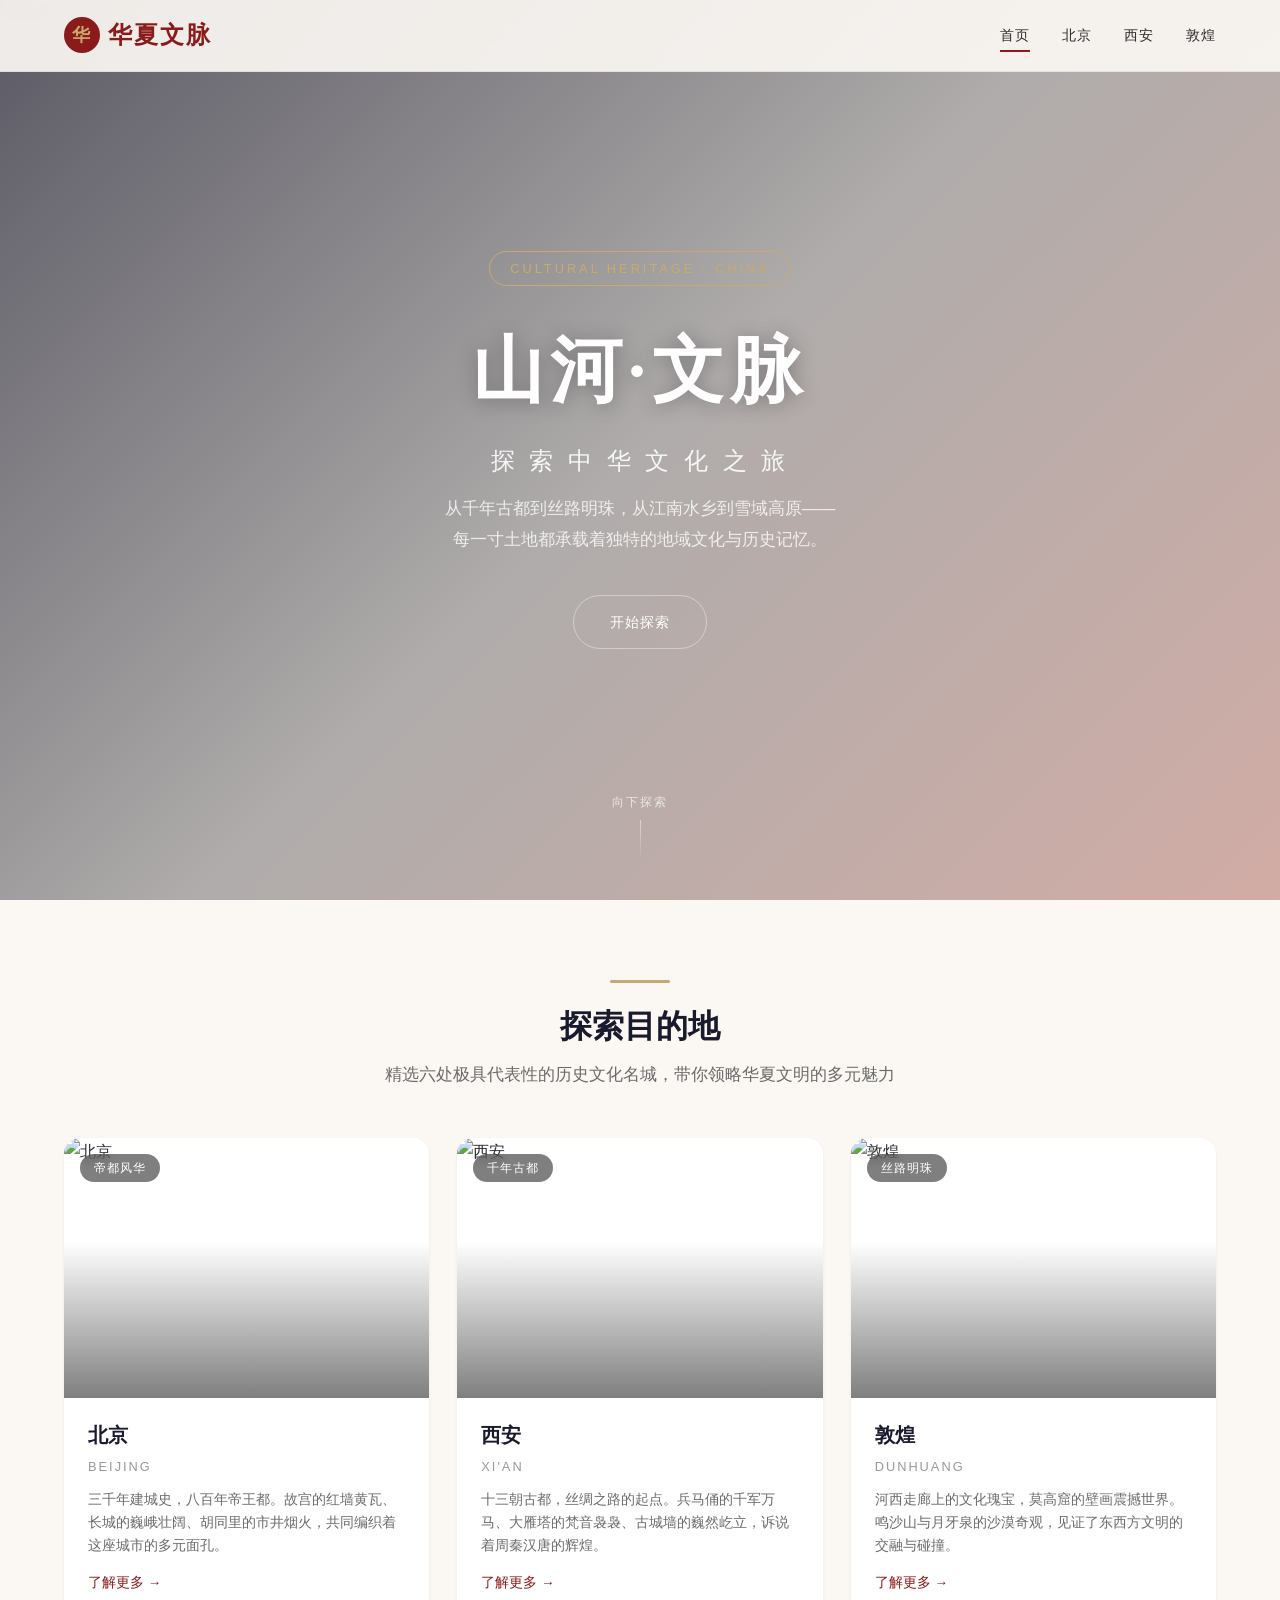
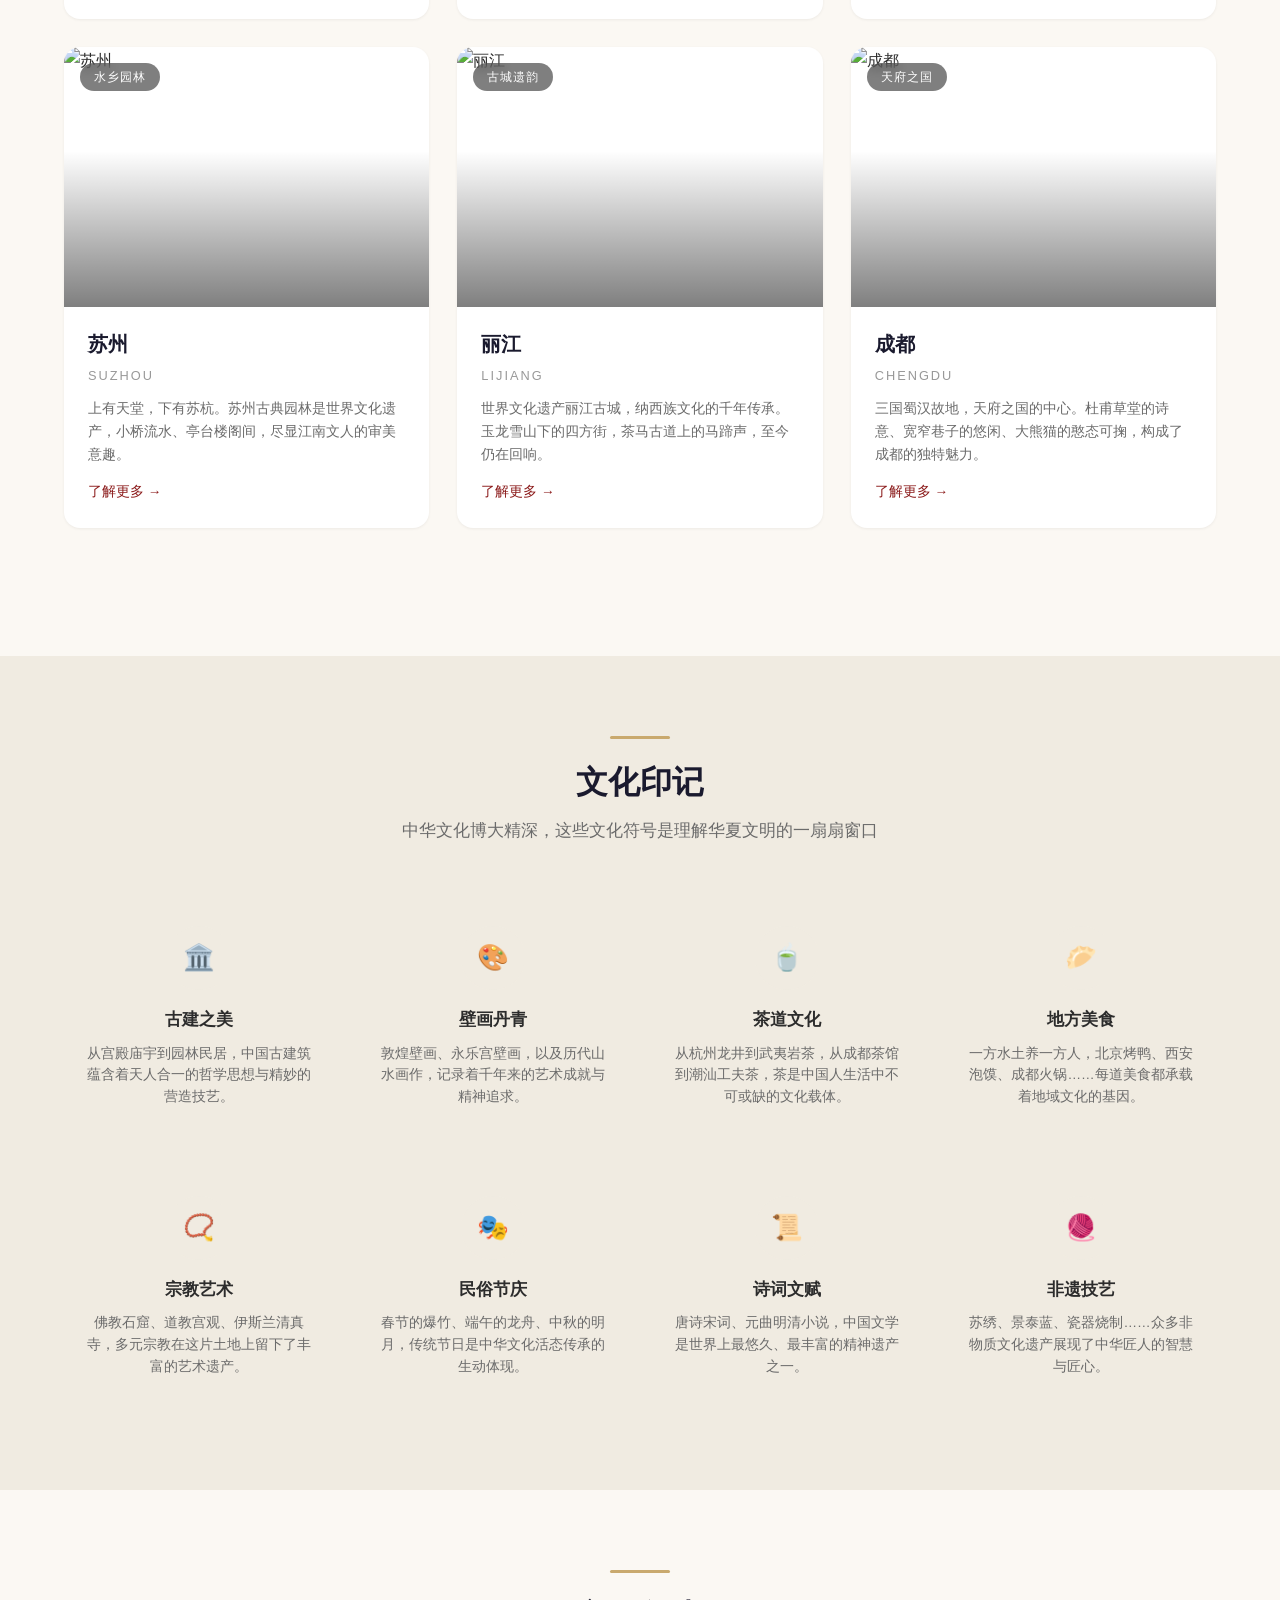
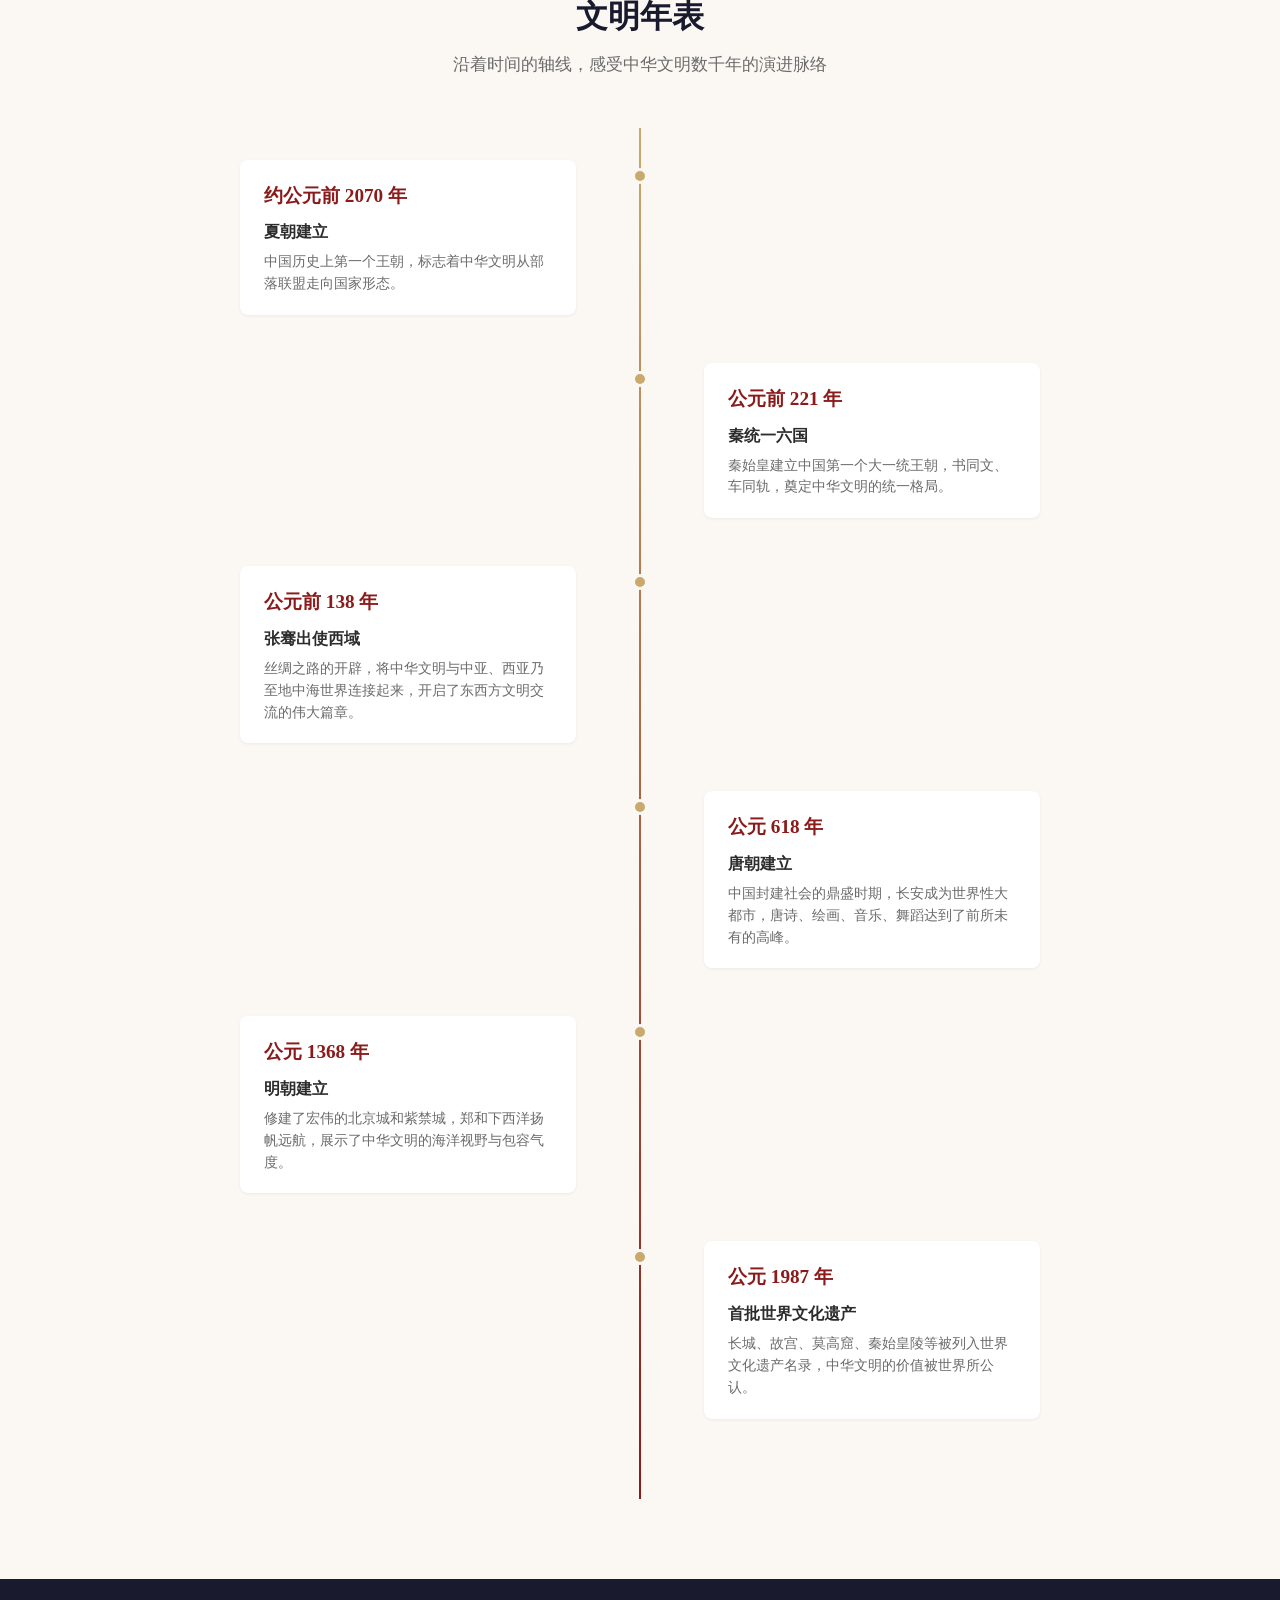
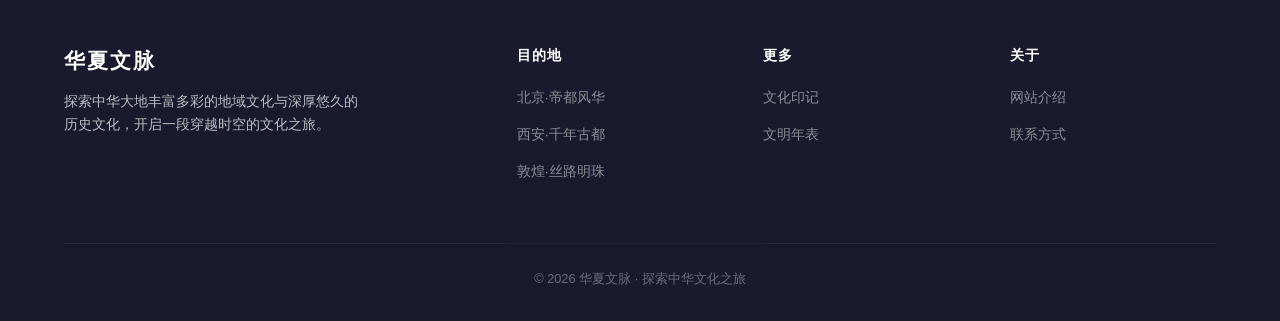
==== index.html @ 0b746a5a "feat: 华夏文脉文化旅游网站" ====
<!DOCTYPE html>
<html lang="zh-CN">
<head>
  <meta charset="UTF-8">
  <meta name="viewport" content="width=device-width, initial-scale=1.0">
  <title>华夏文脉 — 地域文化·历史之旅</title>
  <meta name="description" content="探索中华大地丰富多彩的地域文化与深厚悠久的历史文化，开启一段穿越时空的文化之旅。">
  <link rel="stylesheet" href="css/style.css">
  <link rel="icon" href="data:image/svg+xml,<svg xmlns=%22http://www.w3.org/2000/svg%22 viewBox=%220 0 100 100%22><text y=%22.9em%22 font-size=%2290%22>🏯</text></svg>">
</head>
<body>

  <!-- 导航栏 -->
  <nav class="navbar">
    <div class="container">
      <a href="index.html" class="nav-logo">
        <span class="logo-icon">华</span>
        华夏文脉
      </a>
      <div class="nav-links">
        <a href="index.html" class="active">首页</a>
        <a href="beijing.html">北京</a>
        <a href="xian.html">西安</a>
        <a href="dunhuang.html">敦煌</a>
      </div>
      <button class="mobile-toggle" aria-label="菜单">
        <span></span>
        <span></span>
        <span></span>
      </button>
    </div>
  </nav>

  <!-- Hero 主视觉 -->
  <section class="hero">
    <div class="hero-bg">
      <img src="https://images.unsplash.com/photo-1506905925346-21bda4d32df4?w=1920&q=80&auto=format&fit=crop"
           alt="中华山川"
           loading="eager">
    </div>
    <div class="hero-content">
      <div class="hero-badge">CULTURAL HERITAGE · CHINA</div>
      <h1>山河·文脉</h1>
      <div class="hero-sub">探 索 中 华 文 化 之 旅</div>
      <p>从千年古都到丝路明珠，从江南水乡到雪域高原——<br>每一寸土地都承载着独特的地域文化与历史记忆。</p>
      <a href="#destinations" class="btn btn-outline">开始探索</a>
    </div>
    <div class="hero-scroll">
      <span>向下探索</span>
      <div class="scroll-line"></div>
    </div>
  </section>

  <!-- 目的地 -->
  <section id="destinations">
    <div class="container">
      <div class="section-divider"></div>
      <h2 class="section-title">探索目的地</h2>
      <p class="section-subtitle">精选六处极具代表性的历史文化名城，带你领略华夏文明的多元魅力</p>

      <div class="destinations-grid">
        <!-- 北京 -->
        <div class="dest-card fade-in">
          <div class="dest-card-image">
            <img src="https://images.unsplash.com/photo-1508804185872-d7badad00f7d?w=800&q=80&auto=format&fit=crop" alt="北京" loading="lazy">
            <span class="dest-card-tag">帝都风华</span>
          </div>
          <div class="dest-card-body">
            <h3>北京</h3>
            <div class="dest-english">BEIJING</div>
            <p>三千年建城史，八百年帝王都。故宫的红墙黄瓦、长城的巍峨壮阔、胡同里的市井烟火，共同编织着这座城市的多元面孔。</p>
            <a href="beijing.html" class="dest-card-link">了解更多 →</a>
          </div>
        </div>

        <!-- 西安 -->
        <div class="dest-card fade-in fade-in-delay-1">
          <div class="dest-card-image">
            <img src="https://images.unsplash.com/photo-1620402267380-2d9f0ee4d230?w=800&q=80&auto=format&fit=crop" alt="西安" loading="lazy">
            <span class="dest-card-tag">千年古都</span>
          </div>
          <div class="dest-card-body">
            <h3>西安</h3>
            <div class="dest-english">XI'AN</div>
            <p>十三朝古都，丝绸之路的起点。兵马俑的千军万马、大雁塔的梵音袅袅、古城墙的巍然屹立，诉说着周秦汉唐的辉煌。</p>
            <a href="xian.html" class="dest-card-link">了解更多 →</a>
          </div>
        </div>

        <!-- 敦煌 -->
        <div class="dest-card fade-in fade-in-delay-2">
          <div class="dest-card-image">
            <img src="https://images.unsplash.com/photo-1590330296593-0ea66e7fdf7b?w=800&q=80&auto=format&fit=crop" alt="敦煌" loading="lazy">
            <span class="dest-card-tag">丝路明珠</span>
          </div>
          <div class="dest-card-body">
            <h3>敦煌</h3>
            <div class="dest-english">DUNHUANG</div>
            <p>河西走廊上的文化瑰宝，莫高窟的壁画震撼世界。鸣沙山与月牙泉的沙漠奇观，见证了东西方文明的交融与碰撞。</p>
            <a href="dunhuang.html" class="dest-card-link">了解更多 →</a>
          </div>
        </div>

        <!-- 苏州 -->
        <div class="dest-card fade-in">
          <div class="dest-card-image">
            <img src="https://images.unsplash.com/photo-1590559899731-a382839e5549?w=800&q=80&auto=format&fit=crop" alt="苏州" loading="lazy">
            <span class="dest-card-tag">水乡园林</span>
          </div>
          <div class="dest-card-body">
            <h3>苏州</h3>
            <div class="dest-english">SUZHOU</div>
            <p>上有天堂，下有苏杭。苏州古典园林是世界文化遗产，小桥流水、亭台楼阁间，尽显江南文人的审美意趣。</p>
            <a href="beijing.html" class="dest-card-link">了解更多 →</a>
          </div>
        </div>

        <!-- 丽江 -->
        <div class="dest-card fade-in fade-in-delay-1">
          <div class="dest-card-image">
            <img src="https://images.unsplash.com/photo-1528164344705-47542687000d?w=800&q=80&auto=format&fit=crop" alt="丽江" loading="lazy">
            <span class="dest-card-tag">古城遗韵</span>
          </div>
          <div class="dest-card-body">
            <h3>丽江</h3>
            <div class="dest-english">LIJIANG</div>
            <p>世界文化遗产丽江古城，纳西族文化的千年传承。玉龙雪山下的四方街，茶马古道上的马蹄声，至今仍在回响。</p>
            <a href="beijing.html" class="dest-card-link">了解更多 →</a>
          </div>
        </div>

        <!-- 成都 -->
        <div class="dest-card fade-in fade-in-delay-2">
          <div class="dest-card-image">
            <img src="https://images.unsplash.com/photo-1590594924078-6c8d73cc3dfe?w=800&q=80&auto=format&fit=crop" alt="成都" loading="lazy">
            <span class="dest-card-tag">天府之国</span>
          </div>
          <div class="dest-card-body">
            <h3>成都</h3>
            <div class="dest-english">CHENGDU</div>
            <p>三国蜀汉故地，天府之国的中心。杜甫草堂的诗意、宽窄巷子的悠闲、大熊猫的憨态可掬，构成了成都的独特魅力。</p>
            <a href="beijing.html" class="dest-card-link">了解更多 →</a>
          </div>
        </div>
      </div>
    </div>
  </section>

  <!-- 文化印记 -->
  <section id="culture">
    <div class="container">
      <div class="section-divider"></div>
      <h2 class="section-title">文化印记</h2>
      <p class="section-subtitle">中华文化博大精深，这些文化符号是理解华夏文明的一扇扇窗口</p>

      <div class="culture-grid">
        <div class="culture-item fade-in">
          <div class="culture-icon">🏛️</div>
          <h4>古建之美</h4>
          <p>从宫殿庙宇到园林民居，中国古建筑蕴含着天人合一的哲学思想与精妙的营造技艺。</p>
        </div>
        <div class="culture-item fade-in fade-in-delay-1">
          <div class="culture-icon">🎨</div>
          <h4>壁画丹青</h4>
          <p>敦煌壁画、永乐宫壁画，以及历代山水画作，记录着千年来的艺术成就与精神追求。</p>
        </div>
        <div class="culture-item fade-in fade-in-delay-2">
          <div class="culture-icon">🍵</div>
          <h4>茶道文化</h4>
          <p>从杭州龙井到武夷岩茶，从成都茶馆到潮汕工夫茶，茶是中国人生活中不可或缺的文化载体。</p>
        </div>
        <div class="culture-item fade-in fade-in-delay-3">
          <div class="culture-icon">🥟</div>
          <h4>地方美食</h4>
          <p>一方水土养一方人，北京烤鸭、西安泡馍、成都火锅……每道美食都承载着地域文化的基因。</p>
        </div>
        <div class="culture-item fade-in">
          <div class="culture-icon">📿</div>
          <h4>宗教艺术</h4>
          <p>佛教石窟、道教宫观、伊斯兰清真寺，多元宗教在这片土地上留下了丰富的艺术遗产。</p>
        </div>
        <div class="culture-item fade-in fade-in-delay-1">
          <div class="culture-icon">🎭</div>
          <h4>民俗节庆</h4>
          <p>春节的爆竹、端午的龙舟、中秋的明月，传统节日是中华文化活态传承的生动体现。</p>
        </div>
        <div class="culture-item fade-in fade-in-delay-2">
          <div class="culture-icon">📜</div>
          <h4>诗词文赋</h4>
          <p>唐诗宋词、元曲明清小说，中国文学是世界上最悠久、最丰富的精神遗产之一。</p>
        </div>
        <div class="culture-item fade-in fade-in-delay-3">
          <div class="culture-icon">🧶</div>
          <h4>非遗技艺</h4>
          <p>苏绣、景泰蓝、瓷器烧制……众多非物质文化遗产展现了中华匠人的智慧与匠心。</p>
        </div>
      </div>
    </div>
  </section>

  <!-- 历史年表 -->
  <section id="timeline">
    <div class="container">
      <div class="section-divider"></div>
      <h2 class="section-title">文明年表</h2>
      <p class="section-subtitle">沿着时间的轴线，感受中华文明数千年的演进脉络</p>

      <div class="timeline">
        <div class="timeline-item">
          <div class="timeline-dot"></div>
          <div class="timeline-content fade-in">
            <div class="timeline-year">约公元前 2070 年</div>
            <h4>夏朝建立</h4>
            <p>中国历史上第一个王朝，标志着中华文明从部落联盟走向国家形态。</p>
          </div>
        </div>

        <div class="timeline-item">
          <div class="timeline-dot"></div>
          <div class="timeline-content fade-in fade-in-delay-1">
            <div class="timeline-year">公元前 221 年</div>
            <h4>秦统一六国</h4>
            <p>秦始皇建立中国第一个大一统王朝，书同文、车同轨，奠定中华文明的统一格局。</p>
          </div>
        </div>

        <div class="timeline-item">
          <div class="timeline-dot"></div>
          <div class="timeline-content fade-in fade-in-delay-2">
            <div class="timeline-year">公元前 138 年</div>
            <h4>张骞出使西域</h4>
            <p>丝绸之路的开辟，将中华文明与中亚、西亚乃至地中海世界连接起来，开启了东西方文明交流的伟大篇章。</p>
          </div>
        </div>

        <div class="timeline-item">
          <div class="timeline-dot"></div>
          <div class="timeline-content fade-in fade-in-delay-3">
            <div class="timeline-year">公元 618 年</div>
            <h4>唐朝建立</h4>
            <p>中国封建社会的鼎盛时期，长安成为世界性大都市，唐诗、绘画、音乐、舞蹈达到了前所未有的高峰。</p>
          </div>
        </div>

        <div class="timeline-item">
          <div class="timeline-dot"></div>
          <div class="timeline-content fade-in">
            <div class="timeline-year">公元 1368 年</div>
            <h4>明朝建立</h4>
            <p>修建了宏伟的北京城和紫禁城，郑和下西洋扬帆远航，展示了中华文明的海洋视野与包容气度。</p>
          </div>
        </div>

        <div class="timeline-item">
          <div class="timeline-dot"></div>
          <div class="timeline-content fade-in fade-in-delay-1">
            <div class="timeline-year">公元 1987 年</div>
            <h4>首批世界文化遗产</h4>
            <p>长城、故宫、莫高窟、秦始皇陵等被列入世界文化遗产名录，中华文明的价值被世界所公认。</p>
          </div>
        </div>
      </div>
    </div>
  </section>

  <!-- 页脚 -->
  <footer class="footer">
    <div class="container">
      <div class="footer-grid">
        <div class="footer-brand">
          <h3>华夏文脉</h3>
          <p>探索中华大地丰富多彩的地域文化与深厚悠久的历史文化，开启一段穿越时空的文化之旅。</p>
        </div>
        <div>
          <h4>目的地</h4>
          <ul>
            <li><a href="beijing.html">北京·帝都风华</a></li>
            <li><a href="xian.html">西安·千年古都</a></li>
            <li><a href="dunhuang.html">敦煌·丝路明珠</a></li>
          </ul>
        </div>
        <div>
          <h4>更多</h4>
          <ul>
            <li><a href="#culture">文化印记</a></li>
            <li><a href="#timeline">文明年表</a></li>
          </ul>
        </div>
        <div>
          <h4>关于</h4>
          <ul>
            <li><a href="#">网站介绍</a></li>
            <li><a href="#">联系方式</a></li>
          </ul>
        </div>
      </div>
      <div class="footer-bottom">
        <p>&copy; 2026 华夏文脉 · 探索中华文化之旅</p>
      </div>
    </div>
  </footer>

  <script src="js/main.js"></script>
</body>
</html>
---- css/style.css ----
/* =========================================
   华夏文脉 · 文化旅游网站
   地域文化 · 历史文化
   ========================================= */

/* --- 变量 --- */
:root {
  --color-primary: #8B1A1A;
  --color-primary-light: #B84242;
  --color-primary-dark: #5C0E0E;
  --color-gold: #C9A96E;
  --color-gold-light: #E8D5A3;
  --color-gold-dark: #A8884A;
  --color-dark: #1A1A2E;
  --color-text: #2C2C2C;
  --color-text-light: #6B6B6B;
  --color-text-muted: #999;
  --color-bg: #FBF8F3;
  --color-bg-dark: #F0EBE1;
  --color-bg-card: #FFFFFF;
  --color-white: #FFFFFF;
  --color-border: #E8E0D4;
  --font-heading: 'Georgia', 'Noto Serif SC', 'Source Han Serif SC', 'Songti SC', serif;
  --font-body: -apple-system, BlinkMacSystemFont, 'PingFang SC', 'Microsoft YaHei', 'Hiragino Sans GB', sans-serif;
  --font-mono: 'SF Mono', 'Consolas', monospace;
  --shadow-sm: 0 1px 3px rgba(0,0,0,0.06);
  --shadow-md: 0 4px 20px rgba(0,0,0,0.08);
  --shadow-lg: 0 8px 40px rgba(0,0,0,0.12);
  --shadow-xl: 0 16px 60px rgba(0,0,0,0.15);
  --radius-sm: 4px;
  --radius-md: 8px;
  --radius-lg: 16px;
  --transition: 0.3s cubic-bezier(0.4, 0, 0.2, 1);
  --max-width: 1200px;
  --nav-height: 72px;
}

/* --- 重置 & 基础 --- */
*, *::before, *::after { box-sizing: border-box; margin: 0; padding: 0; }

html {
  scroll-behavior: smooth;
  -webkit-font-smoothing: antialiased;
  -moz-osx-font-smoothing: grayscale;
}

body {
  font-family: var(--font-body);
  color: var(--color-text);
  background: var(--color-bg);
  line-height: 1.7;
  font-size: 16px;
  overflow-x: hidden;
}

img { max-width: 100%; height: auto; display: block; }
a { color: inherit; text-decoration: none; transition: var(--transition); }
ul { list-style: none; }

.container {
  max-width: var(--max-width);
  margin: 0 auto;
  padding: 0 24px;
}

.section-title {
  font-family: var(--font-heading);
  font-size: 2rem;
  font-weight: 700;
  color: var(--color-dark);
  text-align: center;
  margin-bottom: 0.5rem;
}

.section-subtitle {
  font-size: 1.05rem;
  color: var(--color-text-light);
  text-align: center;
  margin-bottom: 3rem;
  max-width: 600px;
  margin-left: auto;
  margin-right: auto;
}

.section-divider {
  width: 60px;
  height: 3px;
  background: var(--color-gold);
  margin: 0 auto 1rem;
  border-radius: 2px;
}

/* --- 导航 --- */
.navbar {
  position: fixed;
  top: 0;
  left: 0;
  right: 0;
  height: var(--nav-height);
  background: rgba(251, 248, 243, 0.92);
  backdrop-filter: blur(12px);
  -webkit-backdrop-filter: blur(12px);
  border-bottom: 1px solid rgba(0,0,0,0.06);
  z-index: 1000;
  transition: var(--transition);
}

.navbar.scrolled {
  background: rgba(251, 248, 243, 0.98);
  box-shadow: var(--shadow-sm);
}

.navbar .container {
  display: flex;
  align-items: center;
  justify-content: space-between;
  height: 100%;
}

.nav-logo {
  font-family: var(--font-heading);
  font-size: 1.5rem;
  font-weight: 700;
  color: var(--color-primary);
  letter-spacing: 2px;
  display: flex;
  align-items: center;
  gap: 8px;
}

.nav-logo .logo-icon {
  width: 36px;
  height: 36px;
  background: var(--color-primary);
  color: var(--color-gold);
  border-radius: 50%;
  display: flex;
  align-items: center;
  justify-content: center;
  font-size: 1.1rem;
}

.nav-links {
  display: flex;
  align-items: center;
  gap: 32px;
}

.nav-links a {
  font-size: 0.9rem;
  color: var(--color-text);
  font-weight: 500;
  position: relative;
  padding: 4px 0;
  letter-spacing: 1px;
}

.nav-links a::after {
  content: '';
  position: absolute;
  bottom: 0;
  left: 0;
  width: 0;
  height: 2px;
  background: var(--color-primary);
  transition: var(--transition);
}

.nav-links a:hover::after,
.nav-links a.active::after { width: 100%; }

.nav-links a:hover { color: var(--color-primary); }

.mobile-toggle {
  display: none;
  flex-direction: column;
  gap: 5px;
  cursor: pointer;
  background: none;
  border: none;
  padding: 4px;
}

.mobile-toggle span {
  display: block;
  width: 24px;
  height: 2px;
  background: var(--color-text);
  border-radius: 2px;
  transition: var(--transition);
}

/* --- Hero --- */
.hero {
  position: relative;
  height: 100vh;
  min-height: 600px;
  display: flex;
  align-items: center;
  justify-content: center;
  overflow: hidden;
  margin-top: 0;
}

.hero-bg {
  position: absolute;
  inset: 0;
  z-index: 0;
}

.hero-bg img {
  width: 100%;
  height: 100%;
  object-fit: cover;
}

.hero-bg::after {
  content: '';
  position: absolute;
  inset: 0;
  background: linear-gradient(
    135deg,
    rgba(26, 26, 46, 0.7) 0%,
    rgba(26, 26, 46, 0.3) 50%,
    rgba(139, 26, 26, 0.3) 100%
  );
  z-index: 1;
}

.hero-content {
  position: relative;
  z-index: 2;
  text-align: center;
  color: var(--color-white);
  padding: 0 24px;
  max-width: 800px;
  animation: heroFadeIn 1.2s ease-out;
}

@keyframes heroFadeIn {
  from { opacity: 0; transform: translateY(30px); }
  to { opacity: 1; transform: translateY(0); }
}

.hero-badge {
  display: inline-block;
  padding: 6px 20px;
  border: 1px solid var(--color-gold);
  color: var(--color-gold);
  font-size: 0.8rem;
  letter-spacing: 3px;
  text-transform: uppercase;
  margin-bottom: 1.5rem;
  border-radius: 20px;
}

.hero-content h1 {
  font-family: var(--font-heading);
  font-size: clamp(2.8rem, 6vw, 4.5rem);
  font-weight: 700;
  margin-bottom: 0.5rem;
  letter-spacing: 6px;
  text-shadow: 0 2px 20px rgba(0,0,0,0.3);
}

.hero-content .hero-sub {
  font-size: clamp(1.1rem, 2vw, 1.5rem);
  font-weight: 300;
  margin-bottom: 0.8rem;
  letter-spacing: 4px;
  opacity: 0.9;
}

.hero-content p {
  font-size: 1.05rem;
  opacity: 0.8;
  margin-bottom: 2.5rem;
  line-height: 1.8;
  max-width: 600px;
  margin-left: auto;
  margin-right: auto;
}

.hero-scroll {
  position: absolute;
  bottom: 40px;
  left: 50%;
  transform: translateX(-50%);
  z-index: 2;
  display: flex;
  flex-direction: column;
  align-items: center;
  gap: 8px;
  color: rgba(255,255,255,0.7);
  font-size: 0.75rem;
  letter-spacing: 2px;
  animation: scrollBounce 2s infinite;
}

.hero-scroll .scroll-line {
  width: 1px;
  height: 40px;
  background: linear-gradient(to bottom, rgba(255,255,255,0.5), transparent);
}

@keyframes scrollBounce {
  0%, 100% { transform: translateX(-50%) translateY(0); }
  50% { transform: translateX(-50%) translateY(8px); }
}

/* --- 按钮 --- */
.btn {
  display: inline-flex;
  align-items: center;
  gap: 8px;
  padding: 14px 36px;
  border-radius: 30px;
  font-size: 0.9rem;
  font-weight: 500;
  letter-spacing: 1px;
  border: none;
  cursor: pointer;
  transition: var(--transition);
  font-family: var(--font-body);
}

.btn-primary {
  background: var(--color-primary);
  color: var(--color-white);
}

.btn-primary:hover {
  background: var(--color-primary-light);
  transform: translateY(-2px);
  box-shadow: var(--shadow-md);
}

.btn-outline {
  background: transparent;
  color: var(--color-white);
  border: 1px solid rgba(255,255,255,0.4);
}

.btn-outline:hover {
  background: rgba(255,255,255,0.1);
  border-color: rgba(255,255,255,0.8);
}

.btn-gold {
  background: var(--color-gold);
  color: var(--color-white);
}

.btn-gold:hover {
  background: var(--color-gold-dark);
  transform: translateY(-2px);
  box-shadow: var(--shadow-md);
}

/* --- 目的地卡片 --- */
.destinations-grid {
  display: grid;
  grid-template-columns: repeat(3, 1fr);
  gap: 28px;
  padding: 0 0 3rem;
}

.dest-card {
  background: var(--color-bg-card);
  border-radius: var(--radius-lg);
  overflow: hidden;
  box-shadow: var(--shadow-sm);
  transition: var(--transition);
  cursor: pointer;
  position: relative;
}

.dest-card:hover {
  transform: translateY(-8px);
  box-shadow: var(--shadow-lg);
}

.dest-card-image {
  position: relative;
  height: 260px;
  overflow: hidden;
}

.dest-card-image img {
  width: 100%;
  height: 100%;
  object-fit: cover;
  transition: transform 0.6s ease;
}

.dest-card:hover .dest-card-image img {
  transform: scale(1.08);
}

.dest-card-image::after {
  content: '';
  position: absolute;
  bottom: 0;
  left: 0;
  right: 0;
  height: 60%;
  background: linear-gradient(to top, rgba(0,0,0,0.5), transparent);
}

.dest-card-tag {
  position: absolute;
  top: 16px;
  left: 16px;
  z-index: 2;
  padding: 4px 14px;
  background: rgba(0,0,0,0.5);
  backdrop-filter: blur(6px);
  color: var(--color-white);
  font-size: 0.75rem;
  border-radius: 20px;
  letter-spacing: 1px;
}

.dest-card-body {
  padding: 20px 24px 24px;
}

.dest-card-body h3 {
  font-family: var(--font-heading);
  font-size: 1.25rem;
  font-weight: 700;
  color: var(--color-dark);
  margin-bottom: 4px;
}

.dest-card-body .dest-english {
  font-size: 0.8rem;
  color: var(--color-text-muted);
  text-transform: uppercase;
  letter-spacing: 2px;
  margin-bottom: 10px;
}

.dest-card-body p {
  font-size: 0.9rem;
  color: var(--color-text-light);
  line-height: 1.6;
  display: -webkit-box;
  -webkit-line-clamp: 3;
  -webkit-box-orient: vertical;
  overflow: hidden;
}

.dest-card-link {
  display: inline-flex;
  align-items: center;
  gap: 4px;
  margin-top: 14px;
  font-size: 0.85rem;
  font-weight: 500;
  color: var(--color-primary);
}

.dest-card-link:hover { gap: 8px; }

/* --- Section 通用 --- */
section {
  padding: 5rem 0;
}

section:nth-child(even) {
  background: var(--color-bg-dark);
}

/* --- 文化印记 --- */
.culture-grid {
  display: grid;
  grid-template-columns: repeat(4, 1fr);
  gap: 24px;
}

.culture-item {
  text-align: center;
  padding: 32px 20px;
  border-radius: var(--radius-md);
  transition: var(--transition);
}

.culture-item:hover {
  background: var(--color-bg-card);
  box-shadow: var(--shadow-md);
  transform: translateY(-4px);
}

.culture-icon {
  width: 64px;
  height: 64px;
  margin: 0 auto 16px;
  background: var(--color-bg-dark);
  border-radius: 50%;
  display: flex;
  align-items: center;
  justify-content: center;
  font-size: 1.6rem;
  color: var(--color-primary);
}

.culture-item h4 {
  font-family: var(--font-heading);
  font-size: 1.05rem;
  margin-bottom: 8px;
}

.culture-item p {
  font-size: 0.85rem;
  color: var(--color-text-light);
  line-height: 1.6;
}

/* --- 历史年表 --- */
.timeline {
  position: relative;
  max-width: 800px;
  margin: 0 auto;
  padding: 2rem 0;
}

.timeline::before {
  content: '';
  position: absolute;
  top: 0;
  bottom: 0;
  left: 50%;
  width: 2px;
  background: linear-gradient(to bottom, var(--color-gold), var(--color-primary));
  transform: translateX(-50%);
}

.timeline-item {
  display: flex;
  align-items: flex-start;
  margin-bottom: 3rem;
  position: relative;
}

.timeline-item:nth-child(odd) {
  flex-direction: row;
}

.timeline-item:nth-child(even) {
  flex-direction: row-reverse;
}

.timeline-dot {
  position: absolute;
  left: 50%;
  top: 8px;
  width: 16px;
  height: 16px;
  background: var(--color-gold);
  border: 3px solid var(--color-bg);
  border-radius: 50%;
  transform: translateX(-50%);
  z-index: 1;
}

.timeline-content {
  width: 42%;
  padding: 20px 24px;
  background: var(--color-bg-card);
  border-radius: var(--radius-md);
  box-shadow: var(--shadow-sm);
  transition: var(--transition);
}

.timeline-content:hover {
  box-shadow: var(--shadow-md);
  transform: translateY(-2px);
}

.timeline-year {
  font-family: var(--font-heading);
  font-size: 1.2rem;
  font-weight: 700;
  color: var(--color-primary);
  margin-bottom: 6px;
}

.timeline-content h4 {
  font-size: 1rem;
  margin-bottom: 6px;
}

.timeline-content p {
  font-size: 0.85rem;
  color: var(--color-text-light);
  line-height: 1.6;
}

/* --- 页脚 --- */
.footer {
  background: var(--color-dark);
  color: rgba(255,255,255,0.7);
  padding: 4rem 0 2rem;
}

.footer-grid {
  display: grid;
  grid-template-columns: 2fr 1fr 1fr 1fr;
  gap: 40px;
  margin-bottom: 3rem;
}

.footer-brand h3 {
  font-family: var(--font-heading);
  color: var(--color-white);
  font-size: 1.3rem;
  margin-bottom: 12px;
  letter-spacing: 2px;
}

.footer-brand p {
  font-size: 0.85rem;
  line-height: 1.7;
  max-width: 300px;
}

.footer h4 {
  color: var(--color-white);
  font-size: 0.9rem;
  margin-bottom: 16px;
  letter-spacing: 1px;
}

.footer ul li {
  margin-bottom: 10px;
}

.footer ul li a {
  font-size: 0.85rem;
  opacity: 0.7;
}

.footer ul li a:hover {
  opacity: 1;
  color: var(--color-gold);
}

.footer-bottom {
  border-top: 1px solid rgba(255,255,255,0.1);
  padding-top: 1.5rem;
  text-align: center;
  font-size: 0.8rem;
  opacity: 0.5;
}

/* --- 页面内部 Hero --- */
.page-hero {
  position: relative;
  height: 50vh;
  min-height: 400px;
  display: flex;
  align-items: center;
  justify-content: center;
  overflow: hidden;
  margin-top: var(--nav-height);
}

.page-hero .hero-bg img {
  width: 100%;
  height: 100%;
  object-fit: cover;
}

.page-hero .hero-content {
  animation: heroFadeIn 1s ease-out;
}

.page-hero .hero-content h1 {
  font-size: clamp(2.2rem, 4vw, 3.5rem);
}

.breadcrumb {
  font-size: 0.8rem;
  letter-spacing: 1px;
  opacity: 0.7;
  margin-bottom: 0.8rem;
}

.breadcrumb a { opacity: 0.6; }
.breadcrumb a:hover { opacity: 1; color: var(--color-gold); }
.breadcrumb span { color: var(--color-gold); }

/* --- 详情页内容 --- */
.detail-section {
  padding: 4rem 0;
}

.detail-content {
  max-width: 800px;
  margin: 0 auto;
}

.detail-content h2 {
  font-family: var(--font-heading);
  font-size: 1.8rem;
  color: var(--color-dark);
  margin-bottom: 1rem;
  margin-top: 2.5rem;
}

.detail-content h2:first-child { margin-top: 0; }

.detail-content p {
  font-size: 1rem;
  line-height: 1.9;
  margin-bottom: 1.2rem;
  color: var(--color-text);
}

.detail-content .highlight-box {
  background: var(--color-bg-dark);
  border-left: 3px solid var(--color-gold);
  padding: 20px 24px;
  border-radius: 0 var(--radius-sm) var(--radius-sm) 0;
  margin: 1.5rem 0;
}

.detail-content .highlight-box p {
  margin-bottom: 0;
  font-size: 0.95rem;
  color: var(--color-text-light);
  font-style: italic;
}

.attraction-list {
  display: grid;
  grid-template-columns: repeat(2, 1fr);
  gap: 20px;
  margin: 1.5rem 0;
}

.attraction-item {
  background: var(--color-bg-card);
  border-radius: var(--radius-md);
  overflow: hidden;
  box-shadow: var(--shadow-sm);
  transition: var(--transition);
}

.attraction-item:hover {
  transform: translateY(-4px);
  box-shadow: var(--shadow-md);
}

.attraction-item img {
  width: 100%;
  height: 200px;
  object-fit: cover;
}

.attraction-item .attraction-info {
  padding: 16px 20px;
}

.attraction-info h4 {
  font-size: 1rem;
  margin-bottom: 4px;
}

.attraction-info p {
  font-size: 0.85rem;
  color: var(--color-text-light);
  margin-bottom: 0;
}

.food-list {
  display: grid;
  grid-template-columns: repeat(3, 1fr);
  gap: 16px;
  margin: 1.5rem 0;
}

.food-item {
  text-align: center;
  padding: 24px 16px;
  background: var(--color-bg-card);
  border-radius: var(--radius-md);
  box-shadow: var(--shadow-sm);
  transition: var(--transition);
}

.food-item:hover {
  transform: translateY(-4px);
  box-shadow: var(--shadow-md);
}

.food-icon {
  font-size: 2rem;
  margin-bottom: 10px;
}

.food-item h4 {
  font-size: 0.95rem;
  margin-bottom: 4px;
}

.food-item p {
  font-size: 0.8rem;
  color: var(--color-text-light);
  margin-bottom: 0;
}

.info-card {
  background: linear-gradient(135deg, var(--color-primary), var(--color-primary-dark));
  color: var(--color-white);
  border-radius: var(--radius-lg);
  padding: 28px 32px;
  margin: 2rem 0;
  display: grid;
  grid-template-columns: repeat(3, 1fr);
  gap: 20px;
}

.info-card-item {
  text-align: center;
}

.info-card-item .info-label {
  font-size: 0.75rem;
  opacity: 0.7;
  letter-spacing: 1px;
  margin-bottom: 4px;
}

.info-card-item .info-value {
  font-family: var(--font-heading);
  font-size: 1.1rem;
  font-weight: 600;
}

.back-nav {
  display: inline-flex;
  align-items: center;
  gap: 6px;
  color: var(--color-text-light);
  font-size: 0.85rem;
  margin-bottom: 1.5rem;
  transition: var(--transition);
}

.back-nav:hover {
  color: var(--color-primary);
  gap: 10px;
}

/* --- 响应式 --- */
@media (max-width: 1024px) {
  .destinations-grid { grid-template-columns: repeat(2, 1fr); }
  .culture-grid { grid-template-columns: repeat(2, 1fr); }
  .footer-grid { grid-template-columns: repeat(2, 1fr); }
}

@media (max-width: 768px) {
  .nav-links {
    position: fixed;
    top: var(--nav-height);
    left: 0;
    right: 0;
    background: rgba(251, 248, 243, 0.98);
    backdrop-filter: blur(12px);
    flex-direction: column;
    padding: 24px;
    gap: 20px;
    transform: translateY(-100%);
    opacity: 0;
    transition: var(--transition);
    border-bottom: 1px solid var(--color-border);
    pointer-events: none;
  }

  .nav-links.open {
    transform: translateY(0);
    opacity: 1;
    pointer-events: auto;
  }

  .mobile-toggle { display: flex; }

  .hero { min-height: 500px; }

  .hero-content h1 { letter-spacing: 4px; }

  .destinations-grid { grid-template-columns: 1fr; }
  .culture-grid { grid-template-columns: 1fr; }
  .attraction-list { grid-template-columns: 1fr; }
  .food-list { grid-template-columns: repeat(2, 1fr); }
  .info-card { grid-template-columns: 1fr; gap: 16px; }

  .timeline::before { left: 20px; }
  .timeline-item,
  .timeline-item:nth-child(even) { flex-direction: row; }
  .timeline-dot { left: 20px; }
  .timeline-content { width: calc(100% - 50px); margin-left: 50px; }

  .footer-grid { grid-template-columns: 1fr; gap: 24px; }

  section { padding: 3rem 0; }

  .page-hero { min-height: 300px; height: 40vh; }
}

@media (max-width: 480px) {
  .food-list { grid-template-columns: 1fr; }
  .hero-content h1 { font-size: 2rem; }
  .section-title { font-size: 1.5rem; }
}

/* --- 动画工具 --- */
.fade-in {
  opacity: 0;
  transform: translateY(20px);
  transition: opacity 0.6s ease, transform 0.6s ease;
}

.fade-in.visible {
  opacity: 1;
  transform: translateY(0);
}

.fade-in-delay-1 { transition-delay: 0.1s; }
.fade-in-delay-2 { transition-delay: 0.2s; }
.fade-in-delay-3 { transition-delay: 0.3s; }
.fade-in-delay-4 { transition-delay: 0.4s; }

/* 滚动条美化 */
::-webkit-scrollbar { width: 8px; }
::-webkit-scrollbar-track { background: var(--color-bg); }
::-webkit-scrollbar-thumb { background: var(--color-border); border-radius: 4px; }
::-webkit-scrollbar-thumb:hover { background: var(--color-gold); }

/* 选择文本 */
::selection {
  background: var(--color-primary);
  color: var(--color-white);
}

/* 骨架动画 */
@keyframes pulse {
  0%, 100% { opacity: 1; }
  50% { opacity: 0.6; }
}
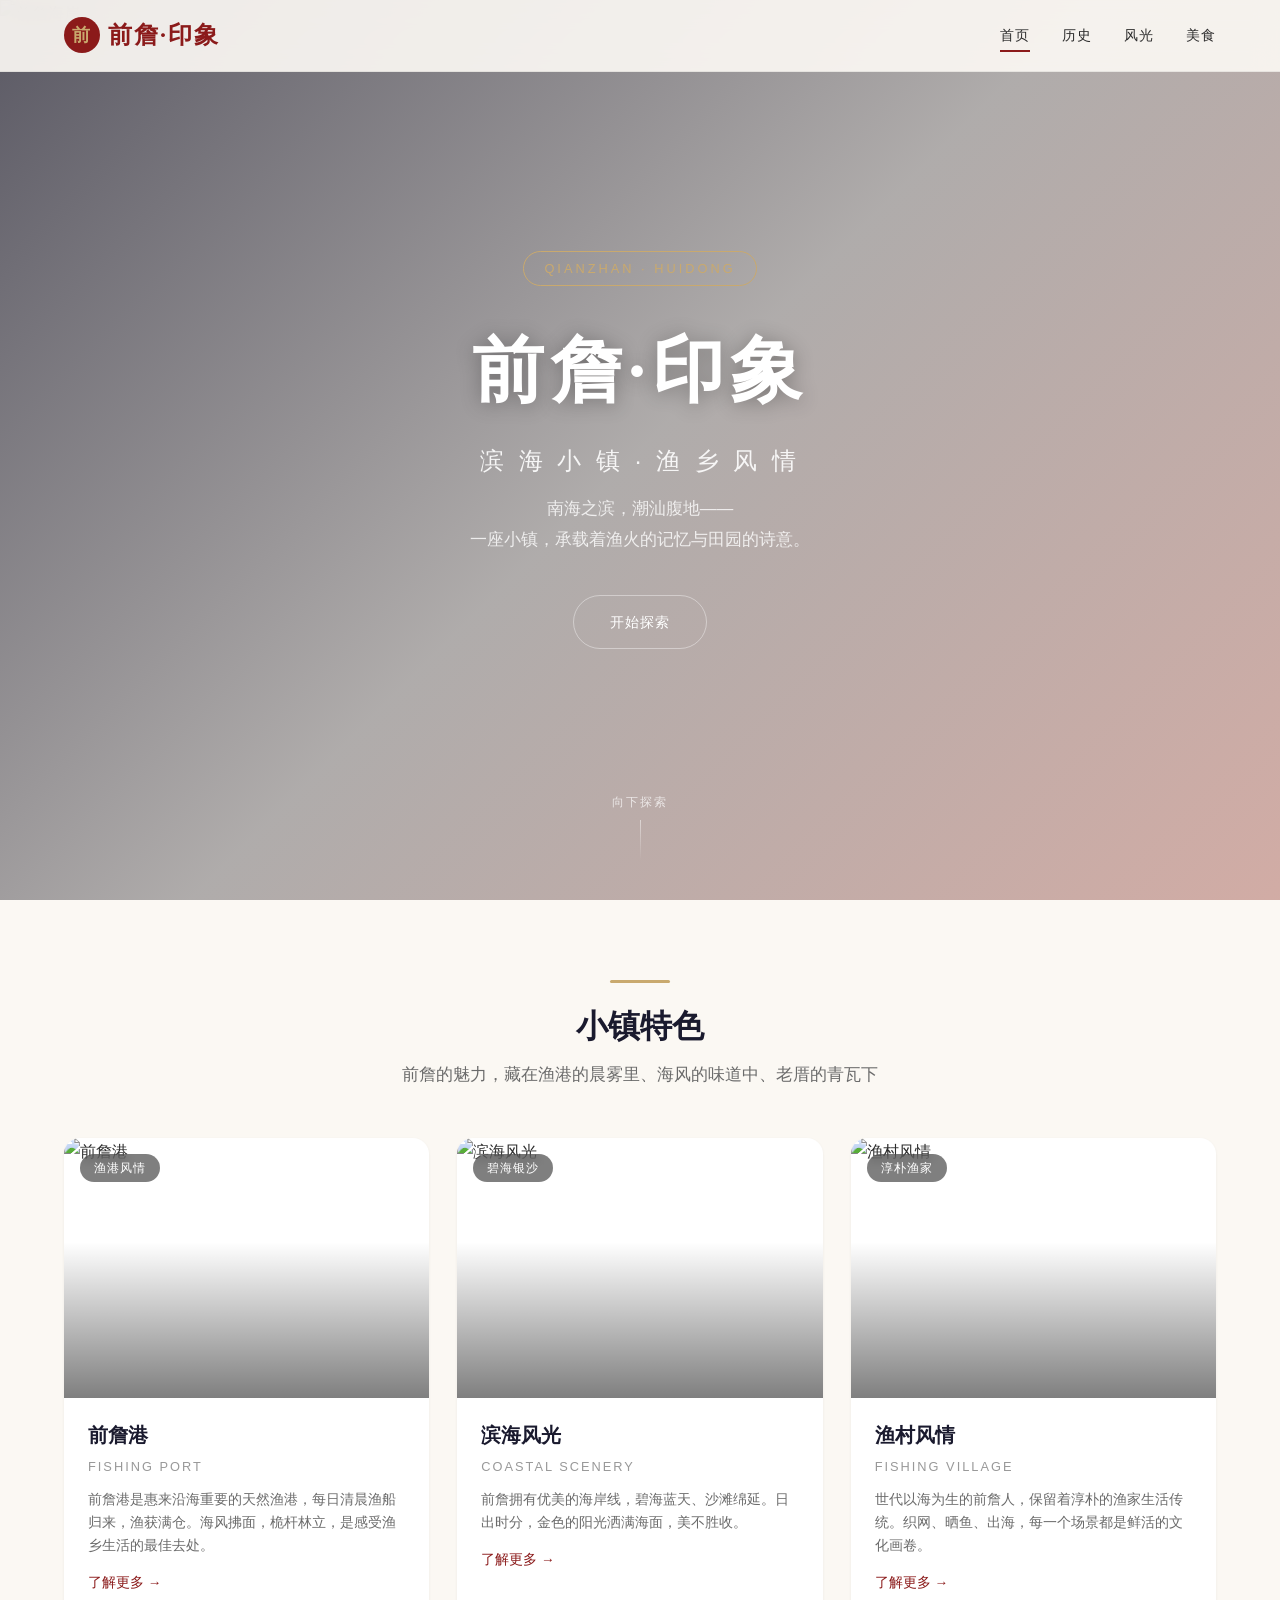
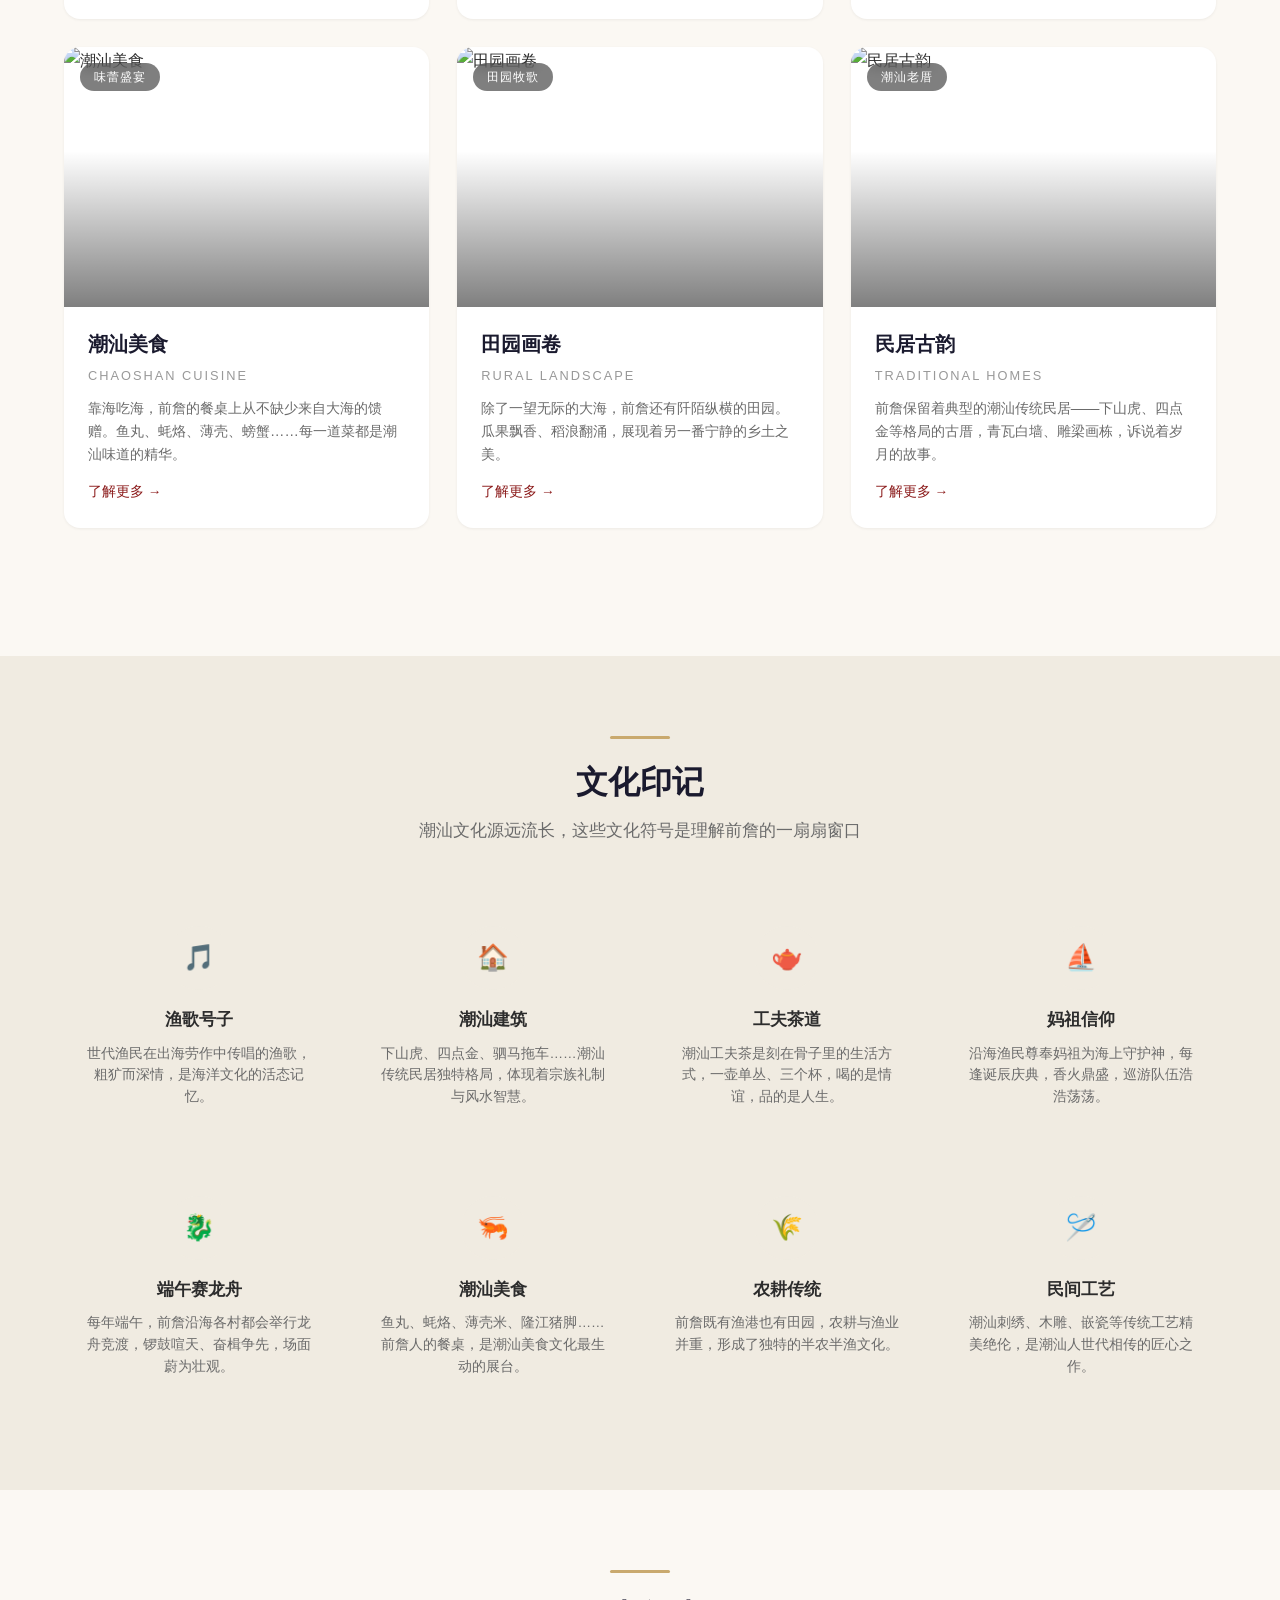
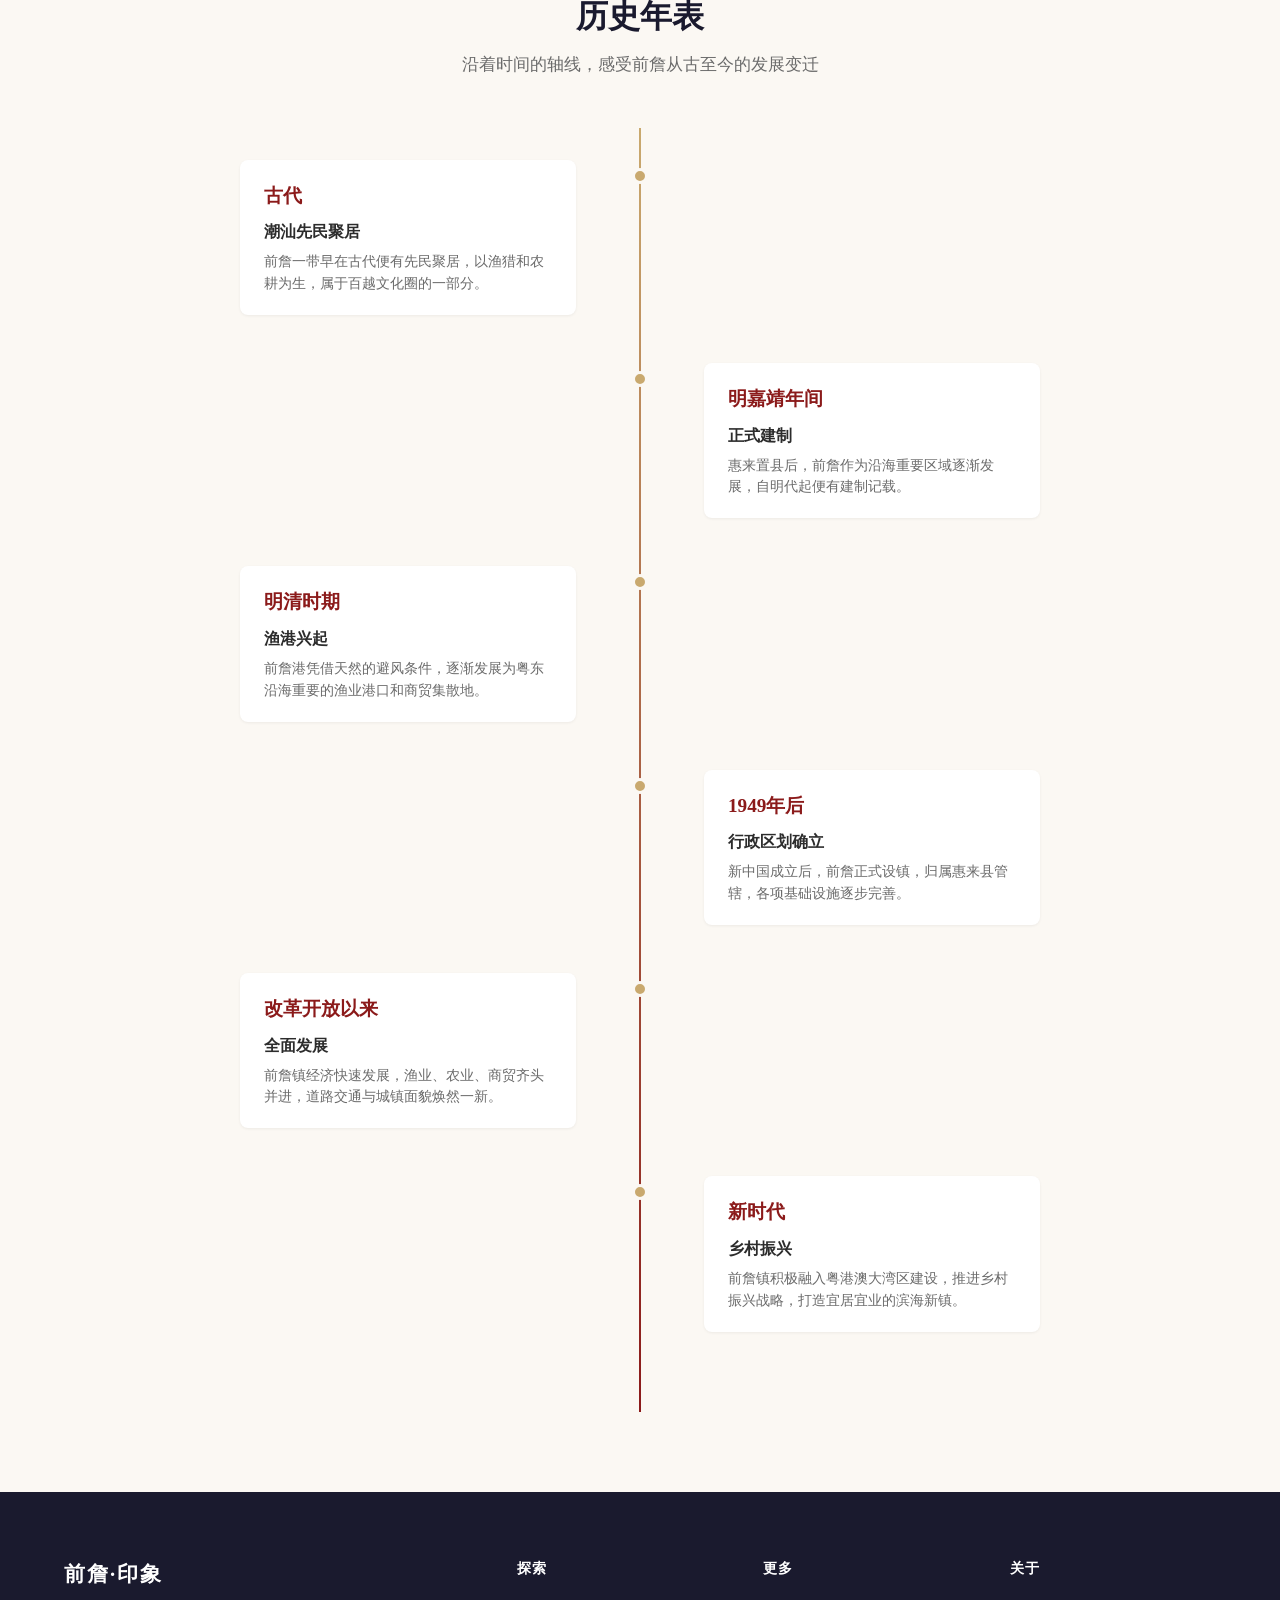
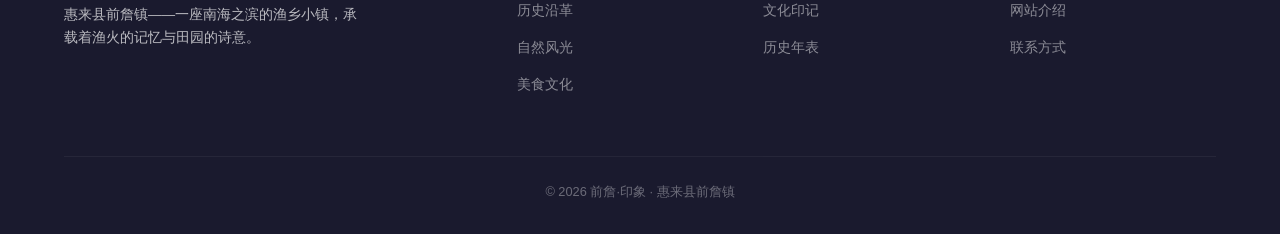
==== commit f9b8e316: "refactor: 更换主题为惠来县前詹镇" ====
--- a/index.html
+++ b/index.html
@@ -3,25 +3,24 @@
 <head>
   <meta charset="UTF-8">
   <meta name="viewport" content="width=device-width, initial-scale=1.0">
-  <title>华夏文脉 — 地域文化·历史之旅</title>
-  <meta name="description" content="探索中华大地丰富多彩的地域文化与深厚悠久的历史文化，开启一段穿越时空的文化之旅。">
+  <title>前詹·印象 — 滨海小镇·渔乡风情</title>
+  <meta name="description" content="惠来县前詹镇，一座南海之滨的渔乡小镇。探索渔港风光、潮汕文化、海鲜美食与田园风情。">
   <link rel="stylesheet" href="css/style.css">
-  <link rel="icon" href="data:image/svg+xml,<svg xmlns=%22http://www.w3.org/2000/svg%22 viewBox=%220 0 100 100%22><text y=%22.9em%22 font-size=%2290%22>🏯</text></svg>">
+  <link rel="icon" href="data:image/svg+xml,<svg xmlns=%22http://www.w3.org/2000/svg%22 viewBox=%220 0 100 100%22><text y=%22.9em%22 font-size=%2290%22>🌊</text></svg>">
 </head>
 <body>
 
-  <!-- 导航栏 -->
   <nav class="navbar">
     <div class="container">
       <a href="index.html" class="nav-logo">
-        <span class="logo-icon">华</span>
-        华夏文脉
+        <span class="logo-icon">前</span>
+        前詹·印象
       </a>
       <div class="nav-links">
         <a href="index.html" class="active">首页</a>
-        <a href="beijing.html">北京</a>
-        <a href="xian.html">西安</a>
-        <a href="dunhuang.html">敦煌</a>
+        <a href="history.html">历史</a>
+        <a href="scenery.html">风光</a>
+        <a href="food.html">美食</a>
       </div>
       <button class="mobile-toggle" aria-label="菜单">
         <span></span>
@@ -31,19 +30,18 @@
     </div>
   </nav>
 
-  <!-- Hero 主视觉 -->
   <section class="hero">
     <div class="hero-bg">
-      <img src="https://images.unsplash.com/photo-1506905925346-21bda4d32df4?w=1920&q=80&auto=format&fit=crop"
-           alt="中华山川"
+      <img src="https://images.unsplash.com/photo-1505118380757-91f5f5632de0?w=1920&q=80&auto=format&fit=crop"
+           alt="前詹海岸"
            loading="eager">
     </div>
     <div class="hero-content">
-      <div class="hero-badge">CULTURAL HERITAGE · CHINA</div>
-      <h1>山河·文脉</h1>
-      <div class="hero-sub">探 索 中 华 文 化 之 旅</div>
-      <p>从千年古都到丝路明珠，从江南水乡到雪域高原——<br>每一寸土地都承载着独特的地域文化与历史记忆。</p>
-      <a href="#destinations" class="btn btn-outline">开始探索</a>
+      <div class="hero-badge">QIANZHAN · HUIDONG</div>
+      <h1>前詹·印象</h1>
+      <div class="hero-sub">滨 海 小 镇 · 渔 乡 风 情</div>
+      <p>南海之滨，潮汕腹地——<br>一座小镇，承载着渔火的记忆与田园的诗意。</p>
+      <a href="#features" class="btn btn-outline">开始探索</a>
     </div>
     <div class="hero-scroll">
       <span>向下探索</span>
@@ -51,239 +49,229 @@
     </div>
   </section>
 
-  <!-- 目的地 -->
-  <section id="destinations">
+  <section id="features">
     <div class="container">
       <div class="section-divider"></div>
-      <h2 class="section-title">探索目的地</h2>
-      <p class="section-subtitle">精选六处极具代表性的历史文化名城，带你领略华夏文明的多元魅力</p>
+      <h2 class="section-title">小镇特色</h2>
+      <p class="section-subtitle">前詹的魅力，藏在渔港的晨雾里、海风的味道中、老厝的青瓦下</p>
 
       <div class="destinations-grid">
-        <!-- 北京 -->
         <div class="dest-card fade-in">
           <div class="dest-card-image">
-            <img src="https://images.unsplash.com/photo-1508804185872-d7badad00f7d?w=800&q=80&auto=format&fit=crop" alt="北京" loading="lazy">
-            <span class="dest-card-tag">帝都风华</span>
-          </div>
-          <div class="dest-card-body">
-            <h3>北京</h3>
-            <div class="dest-english">BEIJING</div>
-            <p>三千年建城史，八百年帝王都。故宫的红墙黄瓦、长城的巍峨壮阔、胡同里的市井烟火，共同编织着这座城市的多元面孔。</p>
-            <a href="beijing.html" class="dest-card-link">了解更多 →</a>
-          </div>
-        </div>
-
-        <!-- 西安 -->
+            <img src="https://images.unsplash.com/photo-1507525428034-b723cf961d3e?w=800&q=80&auto=format&fit=crop" alt="前詹港" loading="lazy">
+            <span class="dest-card-tag">渔港风情</span>
+          </div>
+          <div class="dest-card-body">
+            <h3>前詹港</h3>
+            <div class="dest-english">FISHING PORT</div>
+            <p>前詹港是惠来沿海重要的天然渔港，每日清晨渔船归来，渔获满仓。海风拂面，桅杆林立，是感受渔乡生活的最佳去处。</p>
+            <a href="scenery.html" class="dest-card-link">了解更多 →</a>
+          </div>
+        </div>
+
         <div class="dest-card fade-in fade-in-delay-1">
           <div class="dest-card-image">
-            <img src="https://images.unsplash.com/photo-1620402267380-2d9f0ee4d230?w=800&q=80&auto=format&fit=crop" alt="西安" loading="lazy">
-            <span class="dest-card-tag">千年古都</span>
-          </div>
-          <div class="dest-card-body">
-            <h3>西安</h3>
-            <div class="dest-english">XI'AN</div>
-            <p>十三朝古都，丝绸之路的起点。兵马俑的千军万马、大雁塔的梵音袅袅、古城墙的巍然屹立，诉说着周秦汉唐的辉煌。</p>
-            <a href="xian.html" class="dest-card-link">了解更多 →</a>
-          </div>
-        </div>
-
-        <!-- 敦煌 -->
+            <img src="https://images.unsplash.com/photo-1505228395891-9a51e7e86bf6?w=800&q=80&auto=format&fit=crop" alt="滨海风光" loading="lazy">
+            <span class="dest-card-tag">碧海银沙</span>
+          </div>
+          <div class="dest-card-body">
+            <h3>滨海风光</h3>
+            <div class="dest-english">COASTAL SCENERY</div>
+            <p>前詹拥有优美的海岸线，碧海蓝天、沙滩绵延。日出时分，金色的阳光洒满海面，美不胜收。</p>
+            <a href="scenery.html" class="dest-card-link">了解更多 →</a>
+          </div>
+        </div>
+
         <div class="dest-card fade-in fade-in-delay-2">
           <div class="dest-card-image">
-            <img src="https://images.unsplash.com/photo-1590330296593-0ea66e7fdf7b?w=800&q=80&auto=format&fit=crop" alt="敦煌" loading="lazy">
-            <span class="dest-card-tag">丝路明珠</span>
-          </div>
-          <div class="dest-card-body">
-            <h3>敦煌</h3>
-            <div class="dest-english">DUNHUANG</div>
-            <p>河西走廊上的文化瑰宝，莫高窟的壁画震撼世界。鸣沙山与月牙泉的沙漠奇观，见证了东西方文明的交融与碰撞。</p>
-            <a href="dunhuang.html" class="dest-card-link">了解更多 →</a>
-          </div>
-        </div>
-
-        <!-- 苏州 -->
+            <img src="https://images.unsplash.com/photo-1587139223877-04cb899fa3e8?w=800&q=80&auto=format&fit=crop" alt="渔村风情" loading="lazy">
+            <span class="dest-card-tag">淳朴渔家</span>
+          </div>
+          <div class="dest-card-body">
+            <h3>渔村风情</h3>
+            <div class="dest-english">FISHING VILLAGE</div>
+            <p>世代以海为生的前詹人，保留着淳朴的渔家生活传统。织网、晒鱼、出海，每一个场景都是鲜活的文化画卷。</p>
+            <a href="history.html" class="dest-card-link">了解更多 →</a>
+          </div>
+        </div>
+
         <div class="dest-card fade-in">
           <div class="dest-card-image">
-            <img src="https://images.unsplash.com/photo-1590559899731-a382839e5549?w=800&q=80&auto=format&fit=crop" alt="苏州" loading="lazy">
-            <span class="dest-card-tag">水乡园林</span>
-          </div>
-          <div class="dest-card-body">
-            <h3>苏州</h3>
-            <div class="dest-english">SUZHOU</div>
-            <p>上有天堂，下有苏杭。苏州古典园林是世界文化遗产，小桥流水、亭台楼阁间，尽显江南文人的审美意趣。</p>
-            <a href="beijing.html" class="dest-card-link">了解更多 →</a>
-          </div>
-        </div>
-
-        <!-- 丽江 -->
+            <img src="https://images.unsplash.com/photo-1551218808-94e220e084d2?w=800&q=80&auto=format&fit=crop" alt="潮汕美食" loading="lazy">
+            <span class="dest-card-tag">味蕾盛宴</span>
+          </div>
+          <div class="dest-card-body">
+            <h3>潮汕美食</h3>
+            <div class="dest-english">CHAOSHAN CUISINE</div>
+            <p>靠海吃海，前詹的餐桌上从不缺少来自大海的馈赠。鱼丸、蚝烙、薄壳、螃蟹……每一道菜都是潮汕味道的精华。</p>
+            <a href="food.html" class="dest-card-link">了解更多 →</a>
+          </div>
+        </div>
+
         <div class="dest-card fade-in fade-in-delay-1">
           <div class="dest-card-image">
-            <img src="https://images.unsplash.com/photo-1528164344705-47542687000d?w=800&q=80&auto=format&fit=crop" alt="丽江" loading="lazy">
-            <span class="dest-card-tag">古城遗韵</span>
-          </div>
-          <div class="dest-card-body">
-            <h3>丽江</h3>
-            <div class="dest-english">LIJIANG</div>
-            <p>世界文化遗产丽江古城，纳西族文化的千年传承。玉龙雪山下的四方街，茶马古道上的马蹄声，至今仍在回响。</p>
-            <a href="beijing.html" class="dest-card-link">了解更多 →</a>
-          </div>
-        </div>
-
-        <!-- 成都 -->
+            <img src="https://images.unsplash.com/photo-1574323347407-f5e1ad6d020b?w=800&q=80&auto=format&fit=crop" alt="田园画卷" loading="lazy">
+            <span class="dest-card-tag">田园牧歌</span>
+          </div>
+          <div class="dest-card-body">
+            <h3>田园画卷</h3>
+            <div class="dest-english">RURAL LANDSCAPE</div>
+            <p>除了一望无际的大海，前詹还有阡陌纵横的田园。瓜果飘香、稻浪翻涌，展现着另一番宁静的乡土之美。</p>
+            <a href="scenery.html" class="dest-card-link">了解更多 →</a>
+          </div>
+        </div>
+
         <div class="dest-card fade-in fade-in-delay-2">
           <div class="dest-card-image">
-            <img src="https://images.unsplash.com/photo-1590594924078-6c8d73cc3dfe?w=800&q=80&auto=format&fit=crop" alt="成都" loading="lazy">
-            <span class="dest-card-tag">天府之国</span>
-          </div>
-          <div class="dest-card-body">
-            <h3>成都</h3>
-            <div class="dest-english">CHENGDU</div>
-            <p>三国蜀汉故地，天府之国的中心。杜甫草堂的诗意、宽窄巷子的悠闲、大熊猫的憨态可掬，构成了成都的独特魅力。</p>
-            <a href="beijing.html" class="dest-card-link">了解更多 →</a>
-          </div>
-        </div>
-      </div>
-    </div>
-  </section>
-
-  <!-- 文化印记 -->
+            <img src="https://images.unsplash.com/photo-1599658653802-82b9a7ae6501?w=800&q=80&auto=format&fit=crop" alt="民居古韵" loading="lazy">
+            <span class="dest-card-tag">潮汕老厝</span>
+          </div>
+          <div class="dest-card-body">
+            <h3>民居古韵</h3>
+            <div class="dest-english">TRADITIONAL HOMES</div>
+            <p>前詹保留着典型的潮汕传统民居——下山虎、四点金等格局的古厝，青瓦白墙、雕梁画栋，诉说着岁月的故事。</p>
+            <a href="history.html" class="dest-card-link">了解更多 →</a>
+          </div>
+        </div>
+      </div>
+    </div>
+  </section>
+
   <section id="culture">
     <div class="container">
       <div class="section-divider"></div>
       <h2 class="section-title">文化印记</h2>
-      <p class="section-subtitle">中华文化博大精深，这些文化符号是理解华夏文明的一扇扇窗口</p>
+      <p class="section-subtitle">潮汕文化源远流长，这些文化符号是理解前詹的一扇扇窗口</p>
 
       <div class="culture-grid">
         <div class="culture-item fade-in">
-          <div class="culture-icon">🏛️</div>
-          <h4>古建之美</h4>
-          <p>从宫殿庙宇到园林民居，中国古建筑蕴含着天人合一的哲学思想与精妙的营造技艺。</p>
+          <div class="culture-icon">🎵</div>
+          <h4>渔歌号子</h4>
+          <p>世代渔民在出海劳作中传唱的渔歌，粗犷而深情，是海洋文化的活态记忆。</p>
         </div>
         <div class="culture-item fade-in fade-in-delay-1">
-          <div class="culture-icon">🎨</div>
-          <h4>壁画丹青</h4>
-          <p>敦煌壁画、永乐宫壁画，以及历代山水画作，记录着千年来的艺术成就与精神追求。</p>
+          <div class="culture-icon">🏠</div>
+          <h4>潮汕建筑</h4>
+          <p>下山虎、四点金、驷马拖车……潮汕传统民居独特格局，体现着宗族礼制与风水智慧。</p>
         </div>
         <div class="culture-item fade-in fade-in-delay-2">
-          <div class="culture-icon">🍵</div>
-          <h4>茶道文化</h4>
-          <p>从杭州龙井到武夷岩茶，从成都茶馆到潮汕工夫茶，茶是中国人生活中不可或缺的文化载体。</p>
+          <div class="culture-icon">🫖</div>
+          <h4>工夫茶道</h4>
+          <p>潮汕工夫茶是刻在骨子里的生活方式，一壶单丛、三个杯，喝的是情谊，品的是人生。</p>
         </div>
         <div class="culture-item fade-in fade-in-delay-3">
-          <div class="culture-icon">🥟</div>
-          <h4>地方美食</h4>
-          <p>一方水土养一方人，北京烤鸭、西安泡馍、成都火锅……每道美食都承载着地域文化的基因。</p>
+          <div class="culture-icon">⛵</div>
+          <h4>妈祖信仰</h4>
+          <p>沿海渔民尊奉妈祖为海上守护神，每逢诞辰庆典，香火鼎盛，巡游队伍浩浩荡荡。</p>
         </div>
         <div class="culture-item fade-in">
-          <div class="culture-icon">📿</div>
-          <h4>宗教艺术</h4>
-          <p>佛教石窟、道教宫观、伊斯兰清真寺，多元宗教在这片土地上留下了丰富的艺术遗产。</p>
+          <div class="culture-icon">🐉</div>
+          <h4>端午赛龙舟</h4>
+          <p>每年端午，前詹沿海各村都会举行龙舟竞渡，锣鼓喧天、奋楫争先，场面蔚为壮观。</p>
         </div>
         <div class="culture-item fade-in fade-in-delay-1">
-          <div class="culture-icon">🎭</div>
-          <h4>民俗节庆</h4>
-          <p>春节的爆竹、端午的龙舟、中秋的明月，传统节日是中华文化活态传承的生动体现。</p>
+          <div class="culture-icon">🦐</div>
+          <h4>潮汕美食</h4>
+          <p>鱼丸、蚝烙、薄壳米、隆江猪脚……前詹人的餐桌，是潮汕美食文化最生动的展台。</p>
         </div>
         <div class="culture-item fade-in fade-in-delay-2">
-          <div class="culture-icon">📜</div>
-          <h4>诗词文赋</h4>
-          <p>唐诗宋词、元曲明清小说，中国文学是世界上最悠久、最丰富的精神遗产之一。</p>
+          <div class="culture-icon">🌾</div>
+          <h4>农耕传统</h4>
+          <p>前詹既有渔港也有田园，农耕与渔业并重，形成了独特的半农半渔文化。</p>
         </div>
         <div class="culture-item fade-in fade-in-delay-3">
-          <div class="culture-icon">🧶</div>
-          <h4>非遗技艺</h4>
-          <p>苏绣、景泰蓝、瓷器烧制……众多非物质文化遗产展现了中华匠人的智慧与匠心。</p>
-        </div>
-      </div>
-    </div>
-  </section>
-
-  <!-- 历史年表 -->
+          <div class="culture-icon">🪡</div>
+          <h4>民间工艺</h4>
+          <p>潮汕刺绣、木雕、嵌瓷等传统工艺精美绝伦，是潮汕人世代相传的匠心之作。</p>
+        </div>
+      </div>
+    </div>
+  </section>
+
   <section id="timeline">
     <div class="container">
       <div class="section-divider"></div>
-      <h2 class="section-title">文明年表</h2>
-      <p class="section-subtitle">沿着时间的轴线，感受中华文明数千年的演进脉络</p>
+      <h2 class="section-title">历史年表</h2>
+      <p class="section-subtitle">沿着时间的轴线，感受前詹从古至今的发展变迁</p>
 
       <div class="timeline">
         <div class="timeline-item">
           <div class="timeline-dot"></div>
           <div class="timeline-content fade-in">
-            <div class="timeline-year">约公元前 2070 年</div>
-            <h4>夏朝建立</h4>
-            <p>中国历史上第一个王朝，标志着中华文明从部落联盟走向国家形态。</p>
+            <div class="timeline-year">古代</div>
+            <h4>潮汕先民聚居</h4>
+            <p>前詹一带早在古代便有先民聚居，以渔猎和农耕为生，属于百越文化圈的一部分。</p>
           </div>
         </div>
 
         <div class="timeline-item">
           <div class="timeline-dot"></div>
           <div class="timeline-content fade-in fade-in-delay-1">
-            <div class="timeline-year">公元前 221 年</div>
-            <h4>秦统一六国</h4>
-            <p>秦始皇建立中国第一个大一统王朝，书同文、车同轨，奠定中华文明的统一格局。</p>
+            <div class="timeline-year">明嘉靖年间</div>
+            <h4>正式建制</h4>
+            <p>惠来置县后，前詹作为沿海重要区域逐渐发展，自明代起便有建制记载。</p>
           </div>
         </div>
 
         <div class="timeline-item">
           <div class="timeline-dot"></div>
           <div class="timeline-content fade-in fade-in-delay-2">
-            <div class="timeline-year">公元前 138 年</div>
-            <h4>张骞出使西域</h4>
-            <p>丝绸之路的开辟，将中华文明与中亚、西亚乃至地中海世界连接起来，开启了东西方文明交流的伟大篇章。</p>
+            <div class="timeline-year">明清时期</div>
+            <h4>渔港兴起</h4>
+            <p>前詹港凭借天然的避风条件，逐渐发展为粤东沿海重要的渔业港口和商贸集散地。</p>
           </div>
         </div>
 
         <div class="timeline-item">
           <div class="timeline-dot"></div>
           <div class="timeline-content fade-in fade-in-delay-3">
-            <div class="timeline-year">公元 618 年</div>
-            <h4>唐朝建立</h4>
-            <p>中国封建社会的鼎盛时期，长安成为世界性大都市，唐诗、绘画、音乐、舞蹈达到了前所未有的高峰。</p>
+            <div class="timeline-year">1949年后</div>
+            <h4>行政区划确立</h4>
+            <p>新中国成立后，前詹正式设镇，归属惠来县管辖，各项基础设施逐步完善。</p>
           </div>
         </div>
 
         <div class="timeline-item">
           <div class="timeline-dot"></div>
           <div class="timeline-content fade-in">
-            <div class="timeline-year">公元 1368 年</div>
-            <h4>明朝建立</h4>
-            <p>修建了宏伟的北京城和紫禁城，郑和下西洋扬帆远航，展示了中华文明的海洋视野与包容气度。</p>
+            <div class="timeline-year">改革开放以来</div>
+            <h4>全面发展</h4>
+            <p>前詹镇经济快速发展，渔业、农业、商贸齐头并进，道路交通与城镇面貌焕然一新。</p>
           </div>
         </div>
 
         <div class="timeline-item">
           <div class="timeline-dot"></div>
           <div class="timeline-content fade-in fade-in-delay-1">
-            <div class="timeline-year">公元 1987 年</div>
-            <h4>首批世界文化遗产</h4>
-            <p>长城、故宫、莫高窟、秦始皇陵等被列入世界文化遗产名录，中华文明的价值被世界所公认。</p>
-          </div>
-        </div>
-      </div>
-    </div>
-  </section>
-
-  <!-- 页脚 -->
+            <div class="timeline-year">新时代</div>
+            <h4>乡村振兴</h4>
+            <p>前詹镇积极融入粤港澳大湾区建设，推进乡村振兴战略，打造宜居宜业的滨海新镇。</p>
+          </div>
+        </div>
+      </div>
+    </div>
+  </section>
+
   <footer class="footer">
     <div class="container">
       <div class="footer-grid">
         <div class="footer-brand">
-          <h3>华夏文脉</h3>
-          <p>探索中华大地丰富多彩的地域文化与深厚悠久的历史文化，开启一段穿越时空的文化之旅。</p>
+          <h3>前詹·印象</h3>
+          <p>惠来县前詹镇——一座南海之滨的渔乡小镇，承载着渔火的记忆与田园的诗意。</p>
         </div>
         <div>
-          <h4>目的地</h4>
+          <h4>探索</h4>
           <ul>
-            <li><a href="beijing.html">北京·帝都风华</a></li>
-            <li><a href="xian.html">西安·千年古都</a></li>
-            <li><a href="dunhuang.html">敦煌·丝路明珠</a></li>
+            <li><a href="history.html">历史沿革</a></li>
+            <li><a href="scenery.html">自然风光</a></li>
+            <li><a href="food.html">美食文化</a></li>
           </ul>
         </div>
         <div>
           <h4>更多</h4>
           <ul>
             <li><a href="#culture">文化印记</a></li>
-            <li><a href="#timeline">文明年表</a></li>
+            <li><a href="#timeline">历史年表</a></li>
           </ul>
         </div>
         <div>
@@ -295,7 +283,7 @@
         </div>
       </div>
       <div class="footer-bottom">
-        <p>&copy; 2026 华夏文脉 · 探索中华文化之旅</p>
+        <p>&copy; 2026 前詹·印象 · 惠来县前詹镇</p>
       </div>
     </div>
   </footer>
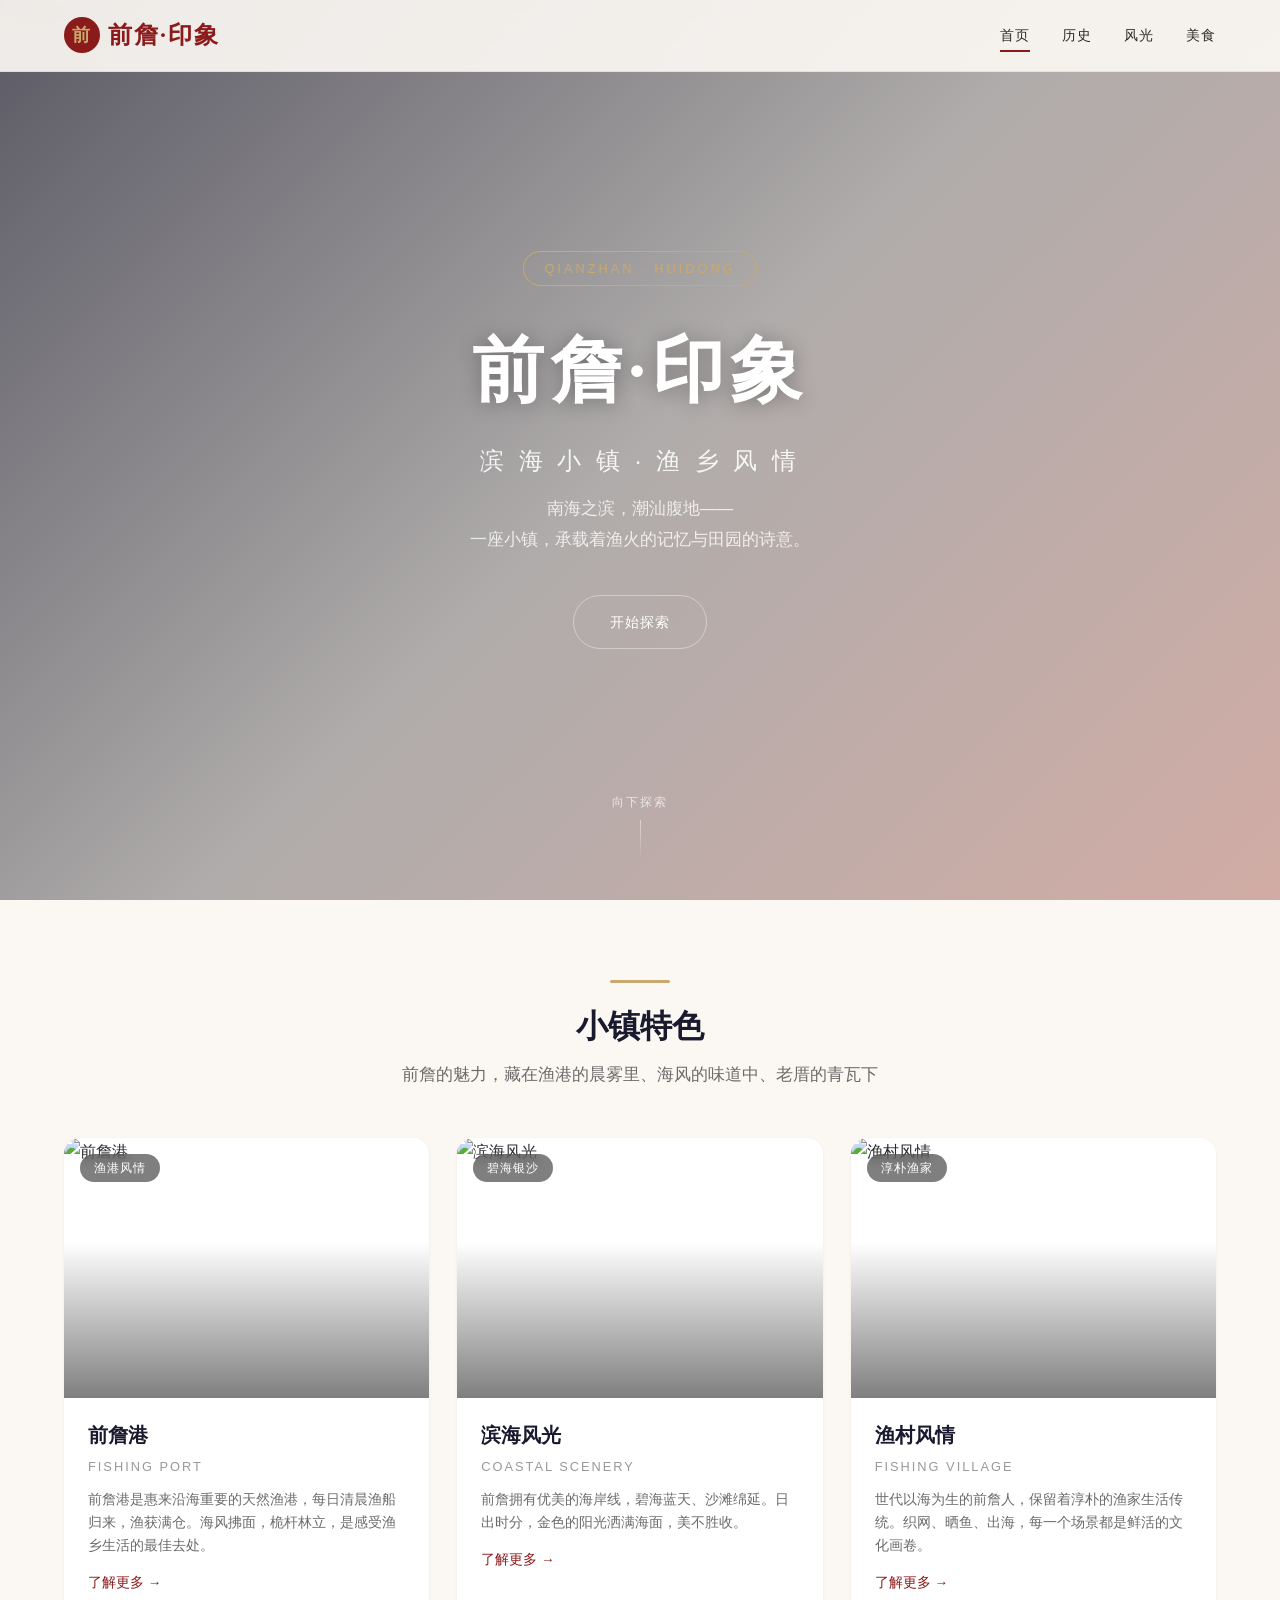
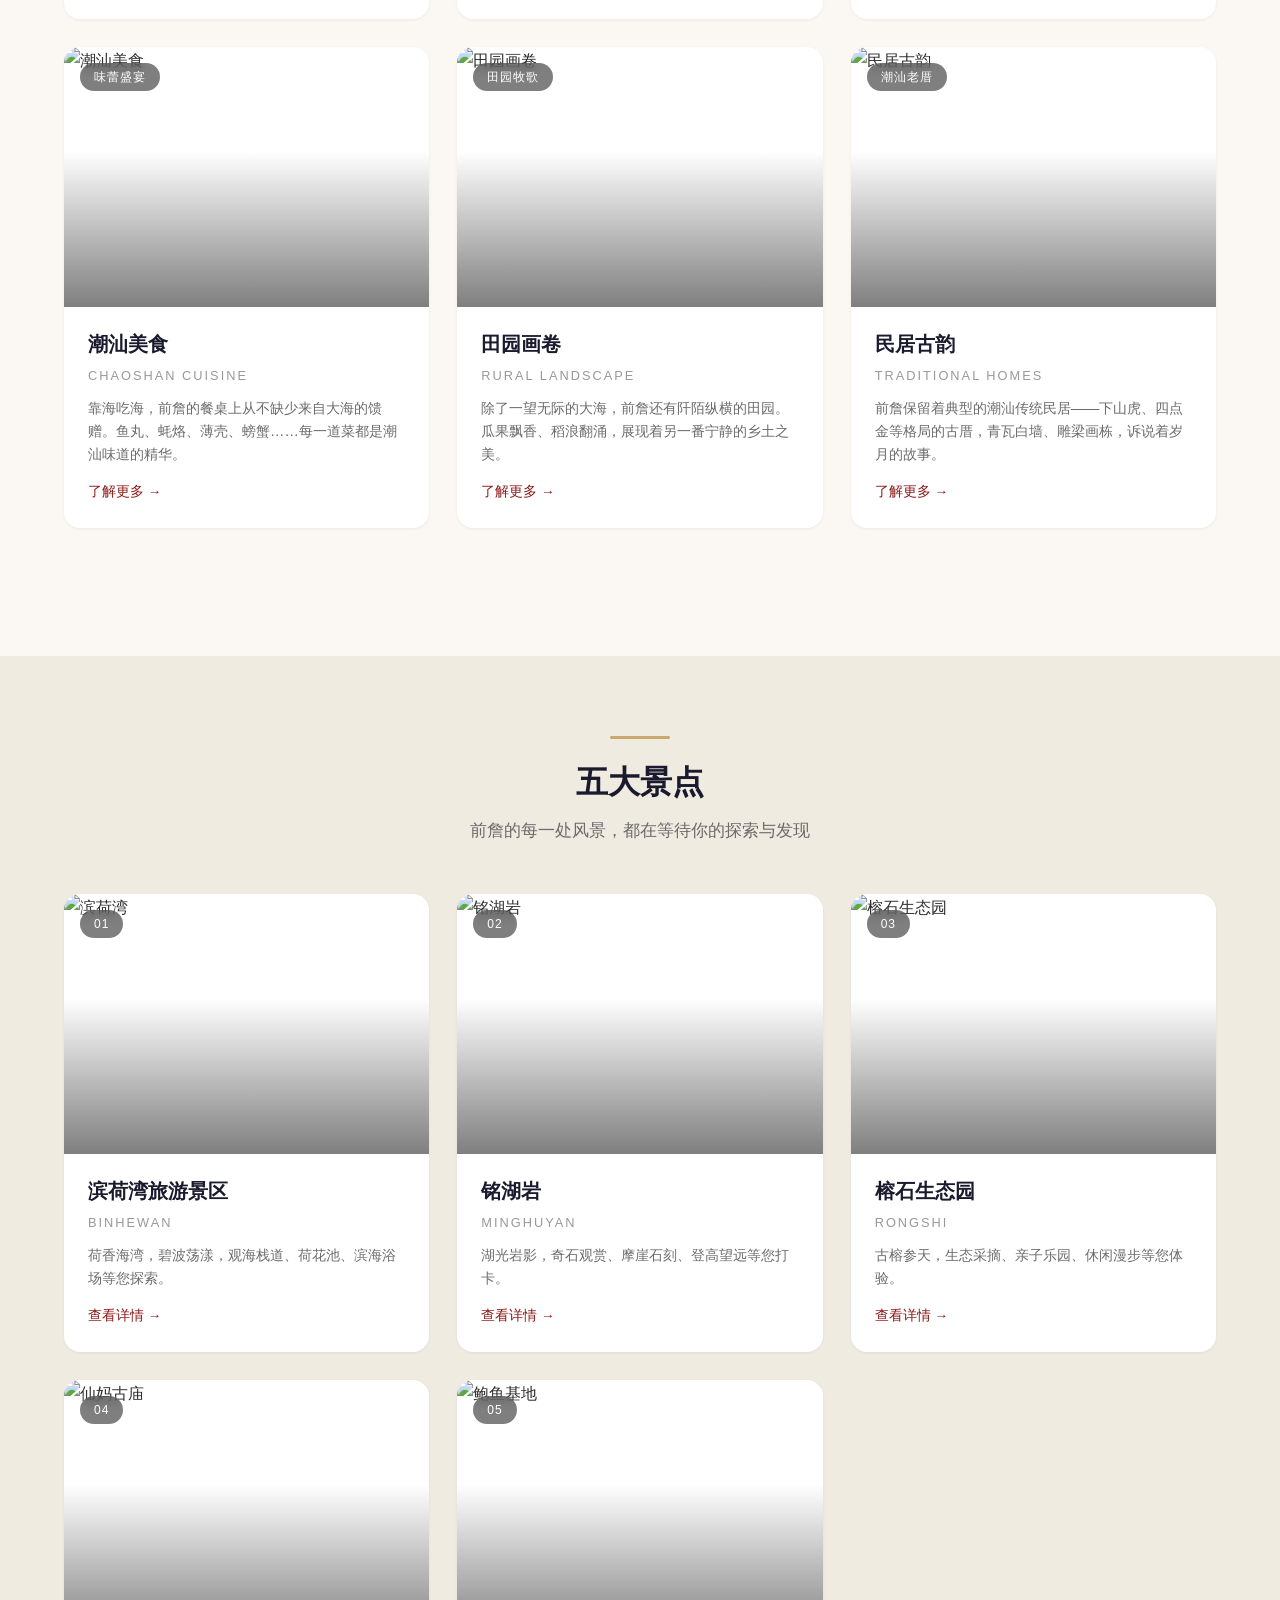
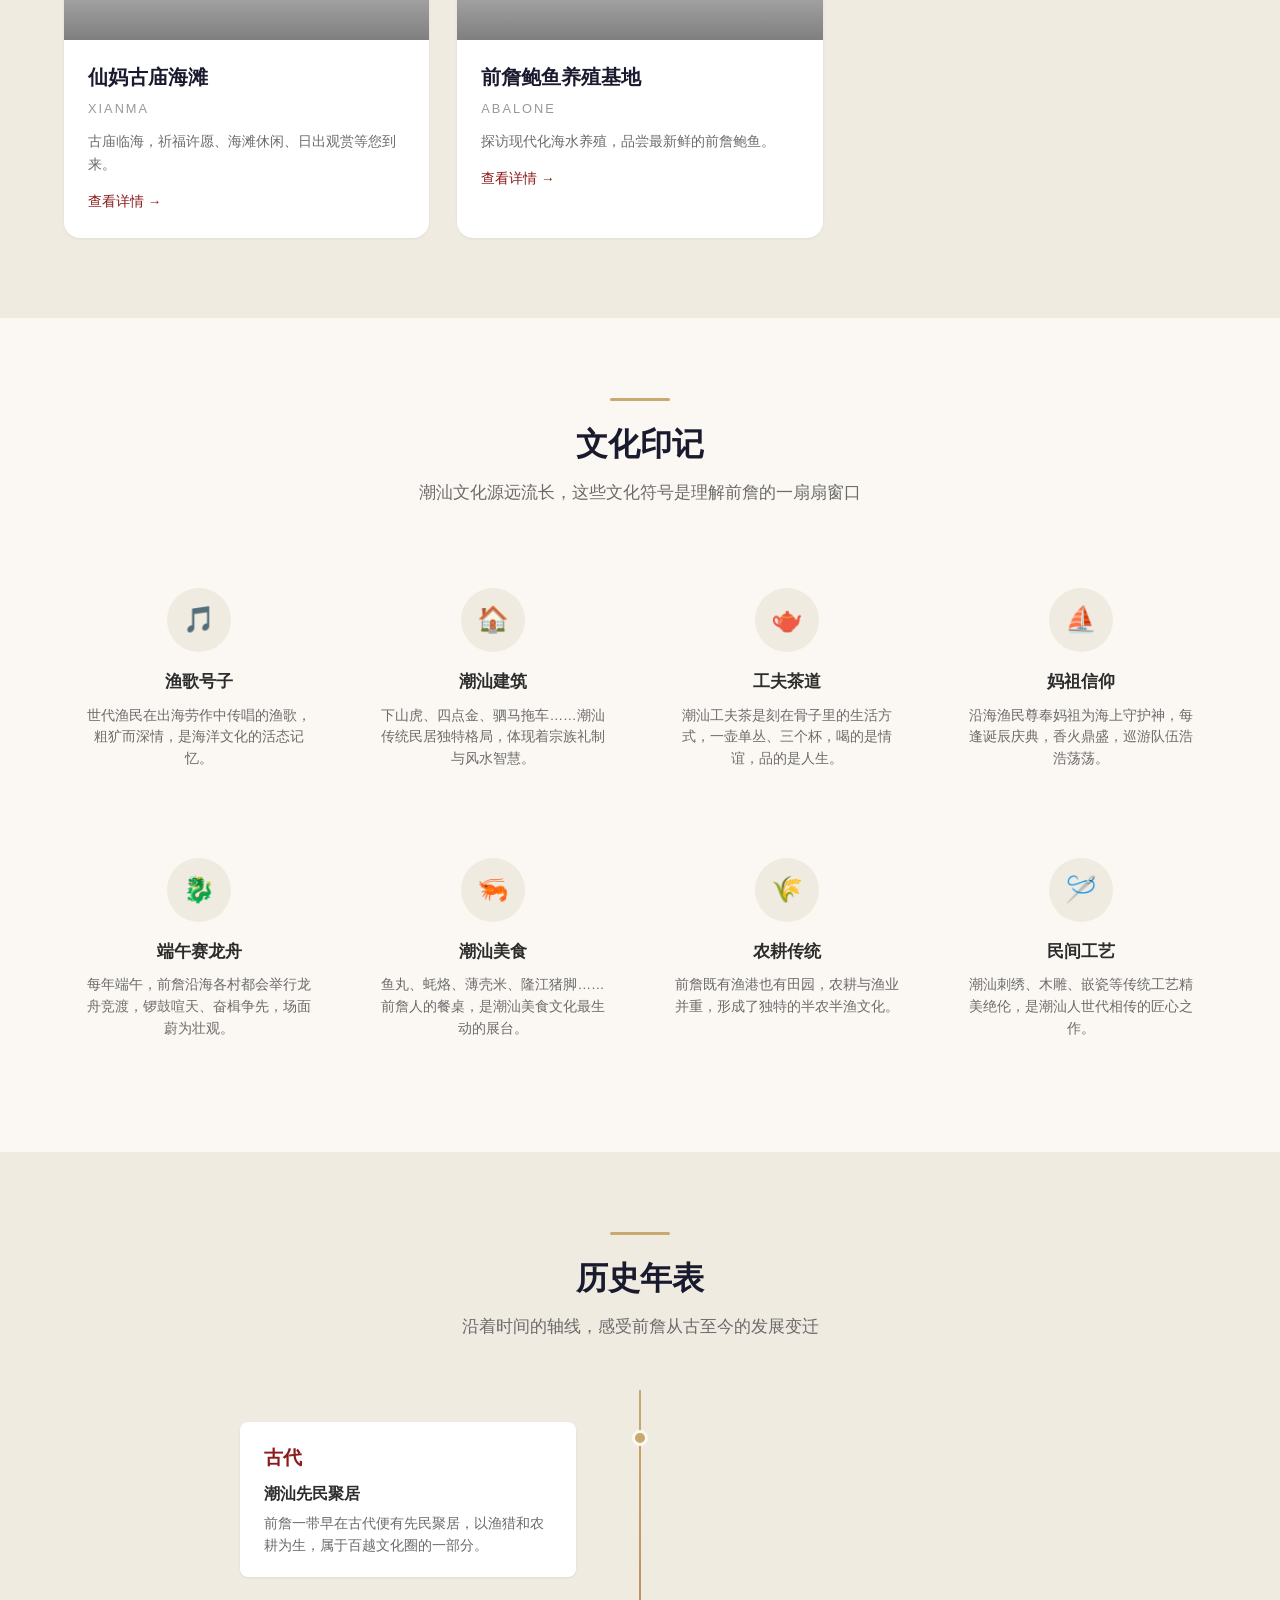
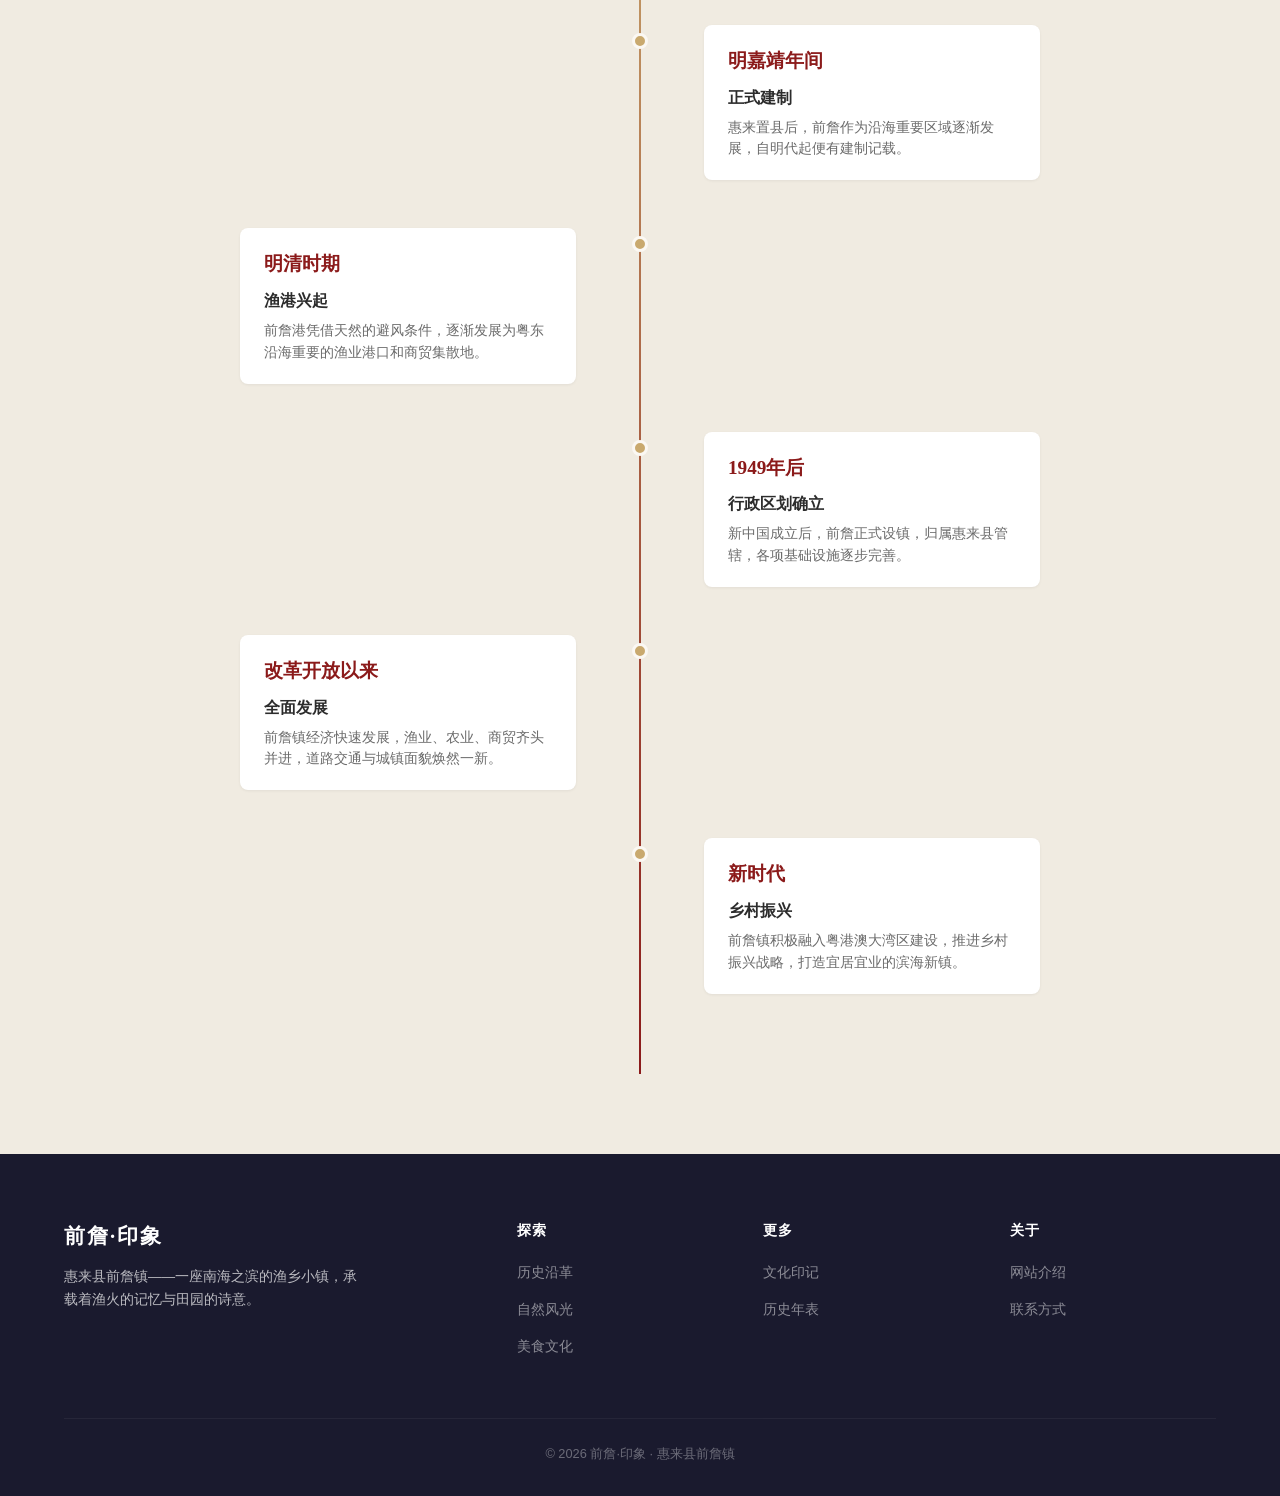
==== commit 2b634577: "feat: 5个景点专属页面+动态背景+首页景点导航" ====
--- a/index.html
+++ b/index.html
@@ -137,6 +137,40 @@
     </div>
   </section>
 
+  </section>
+
+  <!-- 五大景点 -->
+  <section>
+    <div class="container">
+      <div class="section-divider"></div>
+      <h2 class="section-title">五大景点</h2>
+      <p class="section-subtitle">前詹的每一处风景，都在等待你的探索与发现</p>
+
+      <div class="destinations-grid" style="padding-bottom:0">
+        <a href="binhewan.html" class="dest-card fade-in" style="cursor:pointer;text-decoration:none;color:inherit;display:block">
+          <div class="dest-card-image"><img src="https://images.unsplash.com/photo-1505118380757-91f5f5632de0?w=800&q=80&auto=format&fit=crop" alt="滨荷湾" loading="lazy"><span class="dest-card-tag">01</span></div>
+          <div class="dest-card-body"><h3>滨荷湾旅游景区</h3><div class="dest-english">BINHEWAN</div><p>荷香海湾，碧波荡漾，观海栈道、荷花池、滨海浴场等您探索。</p><span class="dest-card-link">查看详情 →</span></div>
+        </a>
+        <a href="minghuyan.html" class="dest-card fade-in fade-in-delay-1" style="cursor:pointer;text-decoration:none;color:inherit;display:block">
+          <div class="dest-card-image"><img src="https://images.unsplash.com/photo-1437482078695-73f5ca6c96e2?w=800&q=80&auto=format&fit=crop" alt="铭湖岩" loading="lazy"><span class="dest-card-tag">02</span></div>
+          <div class="dest-card-body"><h3>铭湖岩</h3><div class="dest-english">MINGHUYAN</div><p>湖光岩影，奇石观赏、摩崖石刻、登高望远等您打卡。</p><span class="dest-card-link">查看详情 →</span></div>
+        </a>
+        <a href="rongshi.html" class="dest-card fade-in fade-in-delay-2" style="cursor:pointer;text-decoration:none;color:inherit;display:block">
+          <div class="dest-card-image"><img src="https://images.unsplash.com/photo-1500382017468-b5c1bd96b23d?w=800&q=80&auto=format&fit=crop" alt="榕石生态园" loading="lazy"><span class="dest-card-tag">03</span></div>
+          <div class="dest-card-body"><h3>榕石生态园</h3><div class="dest-english">RONGSHI</div><p>古榕参天，生态采摘、亲子乐园、休闲漫步等您体验。</p><span class="dest-card-link">查看详情 →</span></div>
+        </a>
+        <a href="xianma.html" class="dest-card fade-in" style="cursor:pointer;text-decoration:none;color:inherit;display:block">
+          <div class="dest-card-image"><img src="https://images.unsplash.com/photo-1599661046289-e31897846e41?w=800&q=80&auto=format&fit=crop" alt="仙妈古庙" loading="lazy"><span class="dest-card-tag">04</span></div>
+          <div class="dest-card-body"><h3>仙妈古庙海滩</h3><div class="dest-english">XIANMA</div><p>古庙临海，祈福许愿、海滩休闲、日出观赏等您到来。</p><span class="dest-card-link">查看详情 →</span></div>
+        </a>
+        <a href="baoyu.html" class="dest-card fade-in fade-in-delay-1" style="cursor:pointer;text-decoration:none;color:inherit;display:block">
+          <div class="dest-card-image"><img src="https://images.unsplash.com/photo-1464550883968-4c42e7e5cabc?w=800&q=80&auto=format&fit=crop" alt="鲍鱼基地" loading="lazy"><span class="dest-card-tag">05</span></div>
+          <div class="dest-card-body"><h3>前詹鲍鱼养殖基地</h3><div class="dest-english">ABALONE</div><p>探访现代化海水养殖，品尝最新鲜的前詹鲍鱼。</p><span class="dest-card-link">查看详情 →</span></div>
+        </a>
+      </div>
+    </div>
+  </section>
+
   <section id="culture">
     <div class="container">
       <div class="section-divider"></div>
--- a/css/style.css
+++ b/css/style.css
@@ -237,11 +237,34 @@
   animation: heroFadeIn 1.2s ease-out;
 }
 
+/* 英雄区域动画效果 */
 @keyframes heroFadeIn {
   from { opacity: 0; transform: translateY(30px); }
   to { opacity: 1; transform: translateY(0); }
 }
 
+@keyframes kenBurns {
+  0% { transform: scale(1) translate(0, 0); }
+  50% { transform: scale(1.08) translate(-10px, -5px); }
+  100% { transform: scale(1) translate(0, 0); }
+}
+
+.hero-bg.animated img {
+  animation: kenBurns 20s ease-in-out infinite;
+}
+
+.hero-bg::after {
+  content: '';
+  position: absolute;
+  inset: 0;
+  background: linear-gradient(
+    135deg,
+    rgba(26, 26, 46, 0.7) 0%,
+    rgba(26, 26, 46, 0.3) 50%,
+    rgba(139, 26, 26, 0.3) 100%
+  );
+  z-index: 1;
+}
 .hero-badge {
   display: inline-block;
   padding: 6px 20px;
@@ -950,3 +973,247 @@
   0%, 100% { opacity: 1; }
   50% { opacity: 0.6; }
 }
+.back-nav {
+  display: inline-flex;
+  align-items: center;
+  gap: 6px;
+  color: var(--color-text-light);
+  font-size: 0.85rem;
+  margin-bottom: 1.5rem;
+  transition: var(--transition);
+}
+
+.back-nav:hover {
+  color: var(--color-primary);
+  gap: 10px;
+}
+
+/* --- 景点聚焦 --- */
+.spotlight-section {
+  padding: 5rem 0;
+  background: var(--color-bg);
+}
+
+.spotlight-section:nth-child(even) {
+  background: var(--color-bg-dark);
+}
+
+.spotlight-wrapper {
+  display: grid;
+  grid-template-columns: 1fr 1fr;
+  gap: 40px;
+  align-items: center;
+}
+
+.spotlight-wrapper.reverse {
+  direction: rtl;
+}
+
+.spotlight-wrapper.reverse > * {
+  direction: ltr;
+}
+
+.spotlight-image {
+  position: relative;
+  border-radius: var(--radius-lg);
+  overflow: hidden;
+  aspect-ratio: 4/3;
+  box-shadow: var(--shadow-lg);
+}
+
+.spotlight-image img {
+  width: 100%;
+  height: 100%;
+  object-fit: cover;
+  transition: transform 0.6s ease;
+}
+
+.spotlight-image:hover img {
+  transform: scale(1.05);
+}
+
+.spotlight-number {
+  position: absolute;
+  top: 16px;
+  left: 16px;
+  width: 40px;
+  height: 40px;
+  background: var(--color-primary);
+  color: var(--color-white);
+  border-radius: 50%;
+  display: flex;
+  align-items: center;
+  justify-content: center;
+  font-family: var(--font-heading);
+  font-size: 1.1rem;
+  font-weight: 700;
+  z-index: 2;
+}
+
+.spotlight-content h3 {
+  font-family: var(--font-heading);
+  font-size: 1.6rem;
+  color: var(--color-dark);
+  margin-bottom: 4px;
+}
+
+.spotlight-content .spotlight-tag {
+  font-size: 0.8rem;
+  color: var(--color-primary);
+  letter-spacing: 2px;
+  text-transform: uppercase;
+  margin-bottom: 12px;
+}
+
+.spotlight-content p {
+  font-size: 0.95rem;
+  line-height: 1.8;
+  color: var(--color-text-light);
+  margin-bottom: 1rem;
+}
+
+.spotlight-features {
+  display: flex;
+  flex-wrap: wrap;
+  gap: 8px;
+  margin-top: 1rem;
+}
+
+.spotlight-features span {
+  display: inline-flex;
+  align-items: center;
+  gap: 4px;
+  padding: 6px 14px;
+  background: var(--color-bg-dark);
+  border-radius: 20px;
+  font-size: 0.8rem;
+  color: var(--color-text-light);
+}
+
+.spotlight-features span .icon {
+  font-size: 0.9rem;
+}
+
+@media (max-width: 768px) {
+  .spotlight-wrapper {
+    grid-template-columns: 1fr;
+    gap: 24px;
+  }
+  .spotlight-wrapper.reverse {
+    direction: ltr;
+  }
+  .spotlight-image {
+    aspect-ratio: 16/9;
+  }
+  .spotlight-content h3 {
+    font-size: 1.3rem;
+  }
+  .spotlight-section {
+    padding: 3rem 0;
+  }
+}
+
+/* --- 美食布局 --- */
+.food-featured {
+  display: grid;
+  grid-template-columns: 1fr 1fr;
+  gap: 20px;
+  margin: 2rem 0;
+}
+
+.food-featured .food-item {
+  display: flex;
+  text-align: left;
+  padding: 20px;
+  gap: 16px;
+  align-items: flex-start;
+  background: var(--color-bg-card);
+  border-radius: var(--radius-md);
+  box-shadow: var(--shadow-sm);
+  transition: var(--transition);
+}
+
+.food-featured .food-item:hover {
+  transform: translateY(-4px);
+  box-shadow: var(--shadow-md);
+}
+
+.food-featured .food-icon {
+  font-size: 2.2rem;
+  flex-shrink: 0;
+  width: 48px;
+  text-align: center;
+}
+
+.food-featured .food-item h4 {
+  font-size: 1rem;
+  margin-bottom: 4px;
+}
+
+.food-featured .food-item p {
+  font-size: 0.82rem;
+  color: var(--color-text-light);
+  margin-bottom: 0;
+}
+
+@media (max-width: 640px) {
+  .food-featured {
+    grid-template-columns: 1fr;
+  }
+}
+
+/* --- 景点卡片大图网格 --- */
+.attraction-card-grid {
+  display: grid;
+  grid-template-columns: repeat(3, 1fr);
+  gap: 28px;
+  margin: 2rem 0;
+}
+
+.attraction-card-item {
+  background: var(--color-bg-card);
+  border-radius: var(--radius-lg);
+  overflow: hidden;
+  box-shadow: var(--shadow-sm);
+  transition: var(--transition);
+}
+
+.attraction-card-item:hover {
+  transform: translateY(-6px);
+  box-shadow: var(--shadow-lg);
+}
+
+.attraction-card-item img {
+  width: 100%;
+  height: 220px;
+  object-fit: cover;
+}
+
+.attraction-card-item .card-info {
+  padding: 20px 22px 24px;
+}
+
+.attraction-card-item .card-info h4 {
+  font-family: var(--font-heading);
+  font-size: 1.1rem;
+  margin-bottom: 4px;
+}
+
+.attraction-card-item .card-info .attr-tag {
+  font-size: 0.75rem;
+  color: var(--color-primary);
+  letter-spacing: 1px;
+  margin-bottom: 8px;
+}
+
+.attraction-card-item .card-info p {
+  font-size: 0.85rem;
+  color: var(--color-text-light);
+  line-height: 1.6;
+}
+
+@media (max-width: 768px) {
+  .attraction-card-grid {
+    grid-template-columns: 1fr;
+  }
+}
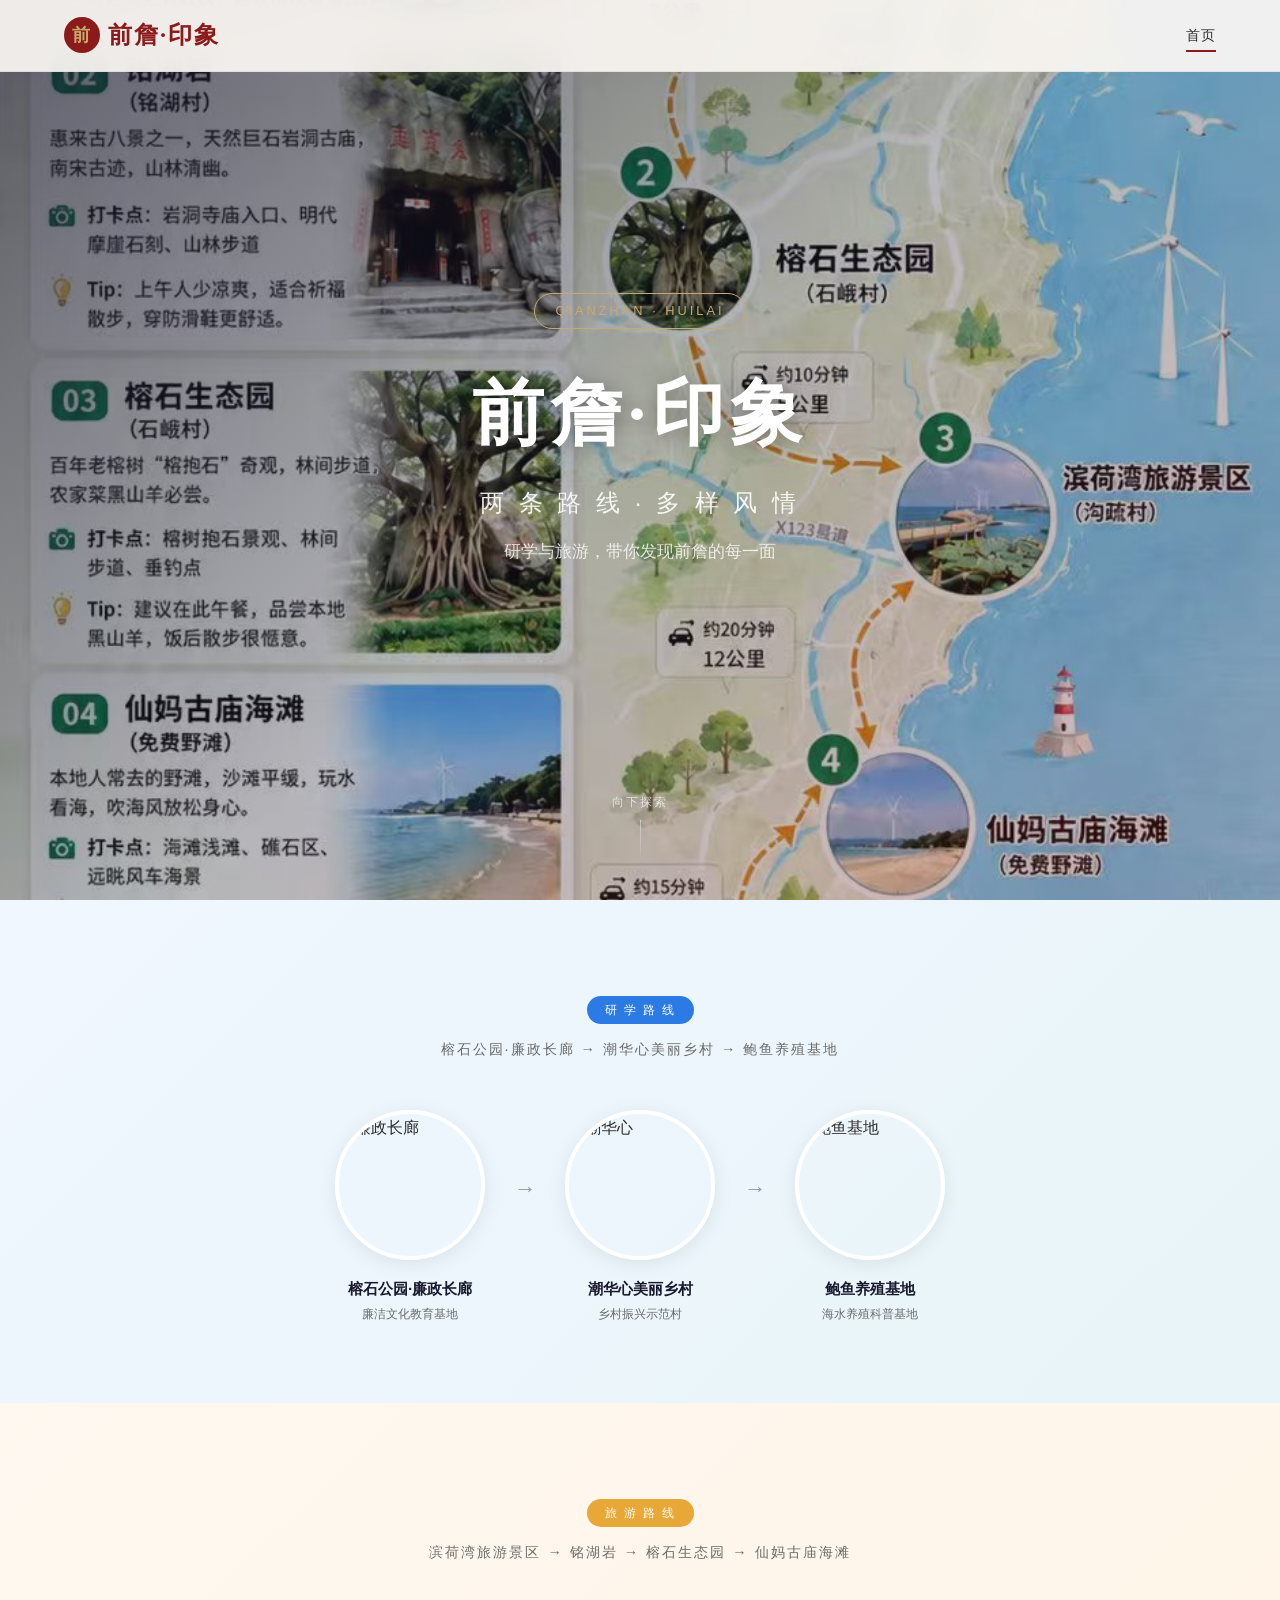
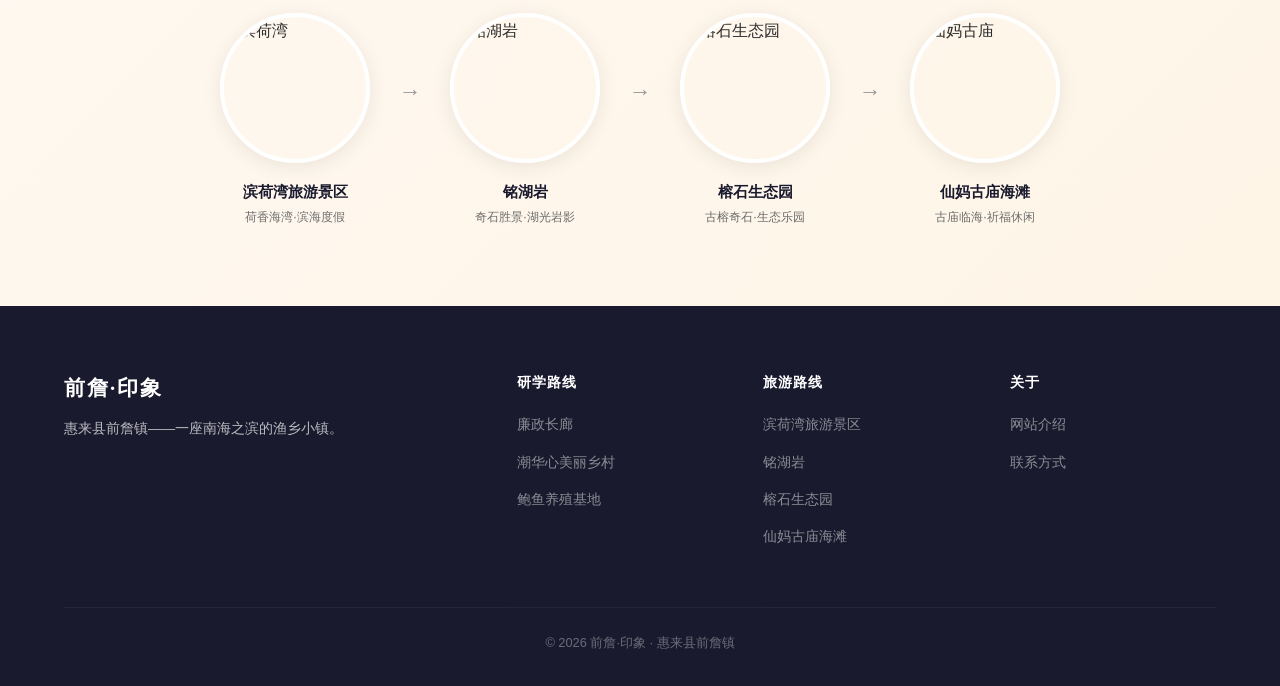
==== commit ed67d000: "refactor: 首页改为研学+旅游两条路线图，7个景点专属页" ====
--- a/index.html
+++ b/index.html
@@ -1,327 +1,33 @@
 <!DOCTYPE html>
 <html lang="zh-CN">
 <head>
-  <meta charset="UTF-8">
-  <meta name="viewport" content="width=device-width, initial-scale=1.0">
-  <title>前詹·印象 — 滨海小镇·渔乡风情</title>
-  <meta name="description" content="惠来县前詹镇，一座南海之滨的渔乡小镇。探索渔港风光、潮汕文化、海鲜美食与田园风情。">
-  <link rel="stylesheet" href="css/style.css">
-  <link rel="icon" href="data:image/svg+xml,<svg xmlns=%22http://www.w3.org/2000/svg%22 viewBox=%220 0 100 100%22><text y=%22.9em%22 font-size=%2290%22>🌊</text></svg>">
+<meta charset="UTF-8">
+<meta name="viewport" content="width=device-width,initial-scale=1.0">
+<title>前詹·印象 — 探索路线</title>
+<meta name="description" content="前詹镇研学与旅游路线图，探索当地特色景点。">
+<link rel="stylesheet" href="css/style.css">
+<link rel="icon" href="data:image/svg+xml,<svg xmlns=%22http://www.w3.org/2000/svg%22 viewBox=%220 0 100 100%22><text y=%22.9em%22 font-size=%2290%22>🌊</text></svg>">
 </head>
 <body>
-
-  <nav class="navbar">
-    <div class="container">
-      <a href="index.html" class="nav-logo">
-        <span class="logo-icon">前</span>
-        前詹·印象
-      </a>
-      <div class="nav-links">
-        <a href="index.html" class="active">首页</a>
-        <a href="history.html">历史</a>
-        <a href="scenery.html">风光</a>
-        <a href="food.html">美食</a>
-      </div>
-      <button class="mobile-toggle" aria-label="菜单">
-        <span></span>
-        <span></span>
-        <span></span>
-      </button>
-    </div>
-  </nav>
-
-  <section class="hero">
-    <div class="hero-bg">
-      <img src="https://images.unsplash.com/photo-1505118380757-91f5f5632de0?w=1920&q=80&auto=format&fit=crop"
-           alt="前詹海岸"
-           loading="eager">
-    </div>
-    <div class="hero-content">
-      <div class="hero-badge">QIANZHAN · HUIDONG</div>
-      <h1>前詹·印象</h1>
-      <div class="hero-sub">滨 海 小 镇 · 渔 乡 风 情</div>
-      <p>南海之滨，潮汕腹地——<br>一座小镇，承载着渔火的记忆与田园的诗意。</p>
-      <a href="#features" class="btn btn-outline">开始探索</a>
-    </div>
-    <div class="hero-scroll">
-      <span>向下探索</span>
-      <div class="scroll-line"></div>
-    </div>
-  </section>
-
-  <section id="features">
-    <div class="container">
-      <div class="section-divider"></div>
-      <h2 class="section-title">小镇特色</h2>
-      <p class="section-subtitle">前詹的魅力，藏在渔港的晨雾里、海风的味道中、老厝的青瓦下</p>
-
-      <div class="destinations-grid">
-        <div class="dest-card fade-in">
-          <div class="dest-card-image">
-            <img src="https://images.unsplash.com/photo-1507525428034-b723cf961d3e?w=800&q=80&auto=format&fit=crop" alt="前詹港" loading="lazy">
-            <span class="dest-card-tag">渔港风情</span>
-          </div>
-          <div class="dest-card-body">
-            <h3>前詹港</h3>
-            <div class="dest-english">FISHING PORT</div>
-            <p>前詹港是惠来沿海重要的天然渔港，每日清晨渔船归来，渔获满仓。海风拂面，桅杆林立，是感受渔乡生活的最佳去处。</p>
-            <a href="scenery.html" class="dest-card-link">了解更多 →</a>
-          </div>
-        </div>
-
-        <div class="dest-card fade-in fade-in-delay-1">
-          <div class="dest-card-image">
-            <img src="https://images.unsplash.com/photo-1505228395891-9a51e7e86bf6?w=800&q=80&auto=format&fit=crop" alt="滨海风光" loading="lazy">
-            <span class="dest-card-tag">碧海银沙</span>
-          </div>
-          <div class="dest-card-body">
-            <h3>滨海风光</h3>
-            <div class="dest-english">COASTAL SCENERY</div>
-            <p>前詹拥有优美的海岸线，碧海蓝天、沙滩绵延。日出时分，金色的阳光洒满海面，美不胜收。</p>
-            <a href="scenery.html" class="dest-card-link">了解更多 →</a>
-          </div>
-        </div>
-
-        <div class="dest-card fade-in fade-in-delay-2">
-          <div class="dest-card-image">
-            <img src="https://images.unsplash.com/photo-1587139223877-04cb899fa3e8?w=800&q=80&auto=format&fit=crop" alt="渔村风情" loading="lazy">
-            <span class="dest-card-tag">淳朴渔家</span>
-          </div>
-          <div class="dest-card-body">
-            <h3>渔村风情</h3>
-            <div class="dest-english">FISHING VILLAGE</div>
-            <p>世代以海为生的前詹人，保留着淳朴的渔家生活传统。织网、晒鱼、出海，每一个场景都是鲜活的文化画卷。</p>
-            <a href="history.html" class="dest-card-link">了解更多 →</a>
-          </div>
-        </div>
-
-        <div class="dest-card fade-in">
-          <div class="dest-card-image">
-            <img src="https://images.unsplash.com/photo-1551218808-94e220e084d2?w=800&q=80&auto=format&fit=crop" alt="潮汕美食" loading="lazy">
-            <span class="dest-card-tag">味蕾盛宴</span>
-          </div>
-          <div class="dest-card-body">
-            <h3>潮汕美食</h3>
-            <div class="dest-english">CHAOSHAN CUISINE</div>
-            <p>靠海吃海，前詹的餐桌上从不缺少来自大海的馈赠。鱼丸、蚝烙、薄壳、螃蟹……每一道菜都是潮汕味道的精华。</p>
-            <a href="food.html" class="dest-card-link">了解更多 →</a>
-          </div>
-        </div>
-
-        <div class="dest-card fade-in fade-in-delay-1">
-          <div class="dest-card-image">
-            <img src="https://images.unsplash.com/photo-1574323347407-f5e1ad6d020b?w=800&q=80&auto=format&fit=crop" alt="田园画卷" loading="lazy">
-            <span class="dest-card-tag">田园牧歌</span>
-          </div>
-          <div class="dest-card-body">
-            <h3>田园画卷</h3>
-            <div class="dest-english">RURAL LANDSCAPE</div>
-            <p>除了一望无际的大海，前詹还有阡陌纵横的田园。瓜果飘香、稻浪翻涌，展现着另一番宁静的乡土之美。</p>
-            <a href="scenery.html" class="dest-card-link">了解更多 →</a>
-          </div>
-        </div>
-
-        <div class="dest-card fade-in fade-in-delay-2">
-          <div class="dest-card-image">
-            <img src="https://images.unsplash.com/photo-1599658653802-82b9a7ae6501?w=800&q=80&auto=format&fit=crop" alt="民居古韵" loading="lazy">
-            <span class="dest-card-tag">潮汕老厝</span>
-          </div>
-          <div class="dest-card-body">
-            <h3>民居古韵</h3>
-            <div class="dest-english">TRADITIONAL HOMES</div>
-            <p>前詹保留着典型的潮汕传统民居——下山虎、四点金等格局的古厝，青瓦白墙、雕梁画栋，诉说着岁月的故事。</p>
-            <a href="history.html" class="dest-card-link">了解更多 →</a>
-          </div>
-        </div>
-      </div>
-    </div>
-  </section>
-
-  </section>
-
-  <!-- 五大景点 -->
-  <section>
-    <div class="container">
-      <div class="section-divider"></div>
-      <h2 class="section-title">五大景点</h2>
-      <p class="section-subtitle">前詹的每一处风景，都在等待你的探索与发现</p>
-
-      <div class="destinations-grid" style="padding-bottom:0">
-        <a href="binhewan.html" class="dest-card fade-in" style="cursor:pointer;text-decoration:none;color:inherit;display:block">
-          <div class="dest-card-image"><img src="https://images.unsplash.com/photo-1505118380757-91f5f5632de0?w=800&q=80&auto=format&fit=crop" alt="滨荷湾" loading="lazy"><span class="dest-card-tag">01</span></div>
-          <div class="dest-card-body"><h3>滨荷湾旅游景区</h3><div class="dest-english">BINHEWAN</div><p>荷香海湾，碧波荡漾，观海栈道、荷花池、滨海浴场等您探索。</p><span class="dest-card-link">查看详情 →</span></div>
-        </a>
-        <a href="minghuyan.html" class="dest-card fade-in fade-in-delay-1" style="cursor:pointer;text-decoration:none;color:inherit;display:block">
-          <div class="dest-card-image"><img src="https://images.unsplash.com/photo-1437482078695-73f5ca6c96e2?w=800&q=80&auto=format&fit=crop" alt="铭湖岩" loading="lazy"><span class="dest-card-tag">02</span></div>
-          <div class="dest-card-body"><h3>铭湖岩</h3><div class="dest-english">MINGHUYAN</div><p>湖光岩影，奇石观赏、摩崖石刻、登高望远等您打卡。</p><span class="dest-card-link">查看详情 →</span></div>
-        </a>
-        <a href="rongshi.html" class="dest-card fade-in fade-in-delay-2" style="cursor:pointer;text-decoration:none;color:inherit;display:block">
-          <div class="dest-card-image"><img src="https://images.unsplash.com/photo-1500382017468-b5c1bd96b23d?w=800&q=80&auto=format&fit=crop" alt="榕石生态园" loading="lazy"><span class="dest-card-tag">03</span></div>
-          <div class="dest-card-body"><h3>榕石生态园</h3><div class="dest-english">RONGSHI</div><p>古榕参天，生态采摘、亲子乐园、休闲漫步等您体验。</p><span class="dest-card-link">查看详情 →</span></div>
-        </a>
-        <a href="xianma.html" class="dest-card fade-in" style="cursor:pointer;text-decoration:none;color:inherit;display:block">
-          <div class="dest-card-image"><img src="https://images.unsplash.com/photo-1599661046289-e31897846e41?w=800&q=80&auto=format&fit=crop" alt="仙妈古庙" loading="lazy"><span class="dest-card-tag">04</span></div>
-          <div class="dest-card-body"><h3>仙妈古庙海滩</h3><div class="dest-english">XIANMA</div><p>古庙临海，祈福许愿、海滩休闲、日出观赏等您到来。</p><span class="dest-card-link">查看详情 →</span></div>
-        </a>
-        <a href="baoyu.html" class="dest-card fade-in fade-in-delay-1" style="cursor:pointer;text-decoration:none;color:inherit;display:block">
-          <div class="dest-card-image"><img src="https://images.unsplash.com/photo-1464550883968-4c42e7e5cabc?w=800&q=80&auto=format&fit=crop" alt="鲍鱼基地" loading="lazy"><span class="dest-card-tag">05</span></div>
-          <div class="dest-card-body"><h3>前詹鲍鱼养殖基地</h3><div class="dest-english">ABALONE</div><p>探访现代化海水养殖，品尝最新鲜的前詹鲍鱼。</p><span class="dest-card-link">查看详情 →</span></div>
-        </a>
-      </div>
-    </div>
-  </section>
-
-  <section id="culture">
-    <div class="container">
-      <div class="section-divider"></div>
-      <h2 class="section-title">文化印记</h2>
-      <p class="section-subtitle">潮汕文化源远流长，这些文化符号是理解前詹的一扇扇窗口</p>
-
-      <div class="culture-grid">
-        <div class="culture-item fade-in">
-          <div class="culture-icon">🎵</div>
-          <h4>渔歌号子</h4>
-          <p>世代渔民在出海劳作中传唱的渔歌，粗犷而深情，是海洋文化的活态记忆。</p>
-        </div>
-        <div class="culture-item fade-in fade-in-delay-1">
-          <div class="culture-icon">🏠</div>
-          <h4>潮汕建筑</h4>
-          <p>下山虎、四点金、驷马拖车……潮汕传统民居独特格局，体现着宗族礼制与风水智慧。</p>
-        </div>
-        <div class="culture-item fade-in fade-in-delay-2">
-          <div class="culture-icon">🫖</div>
-          <h4>工夫茶道</h4>
-          <p>潮汕工夫茶是刻在骨子里的生活方式，一壶单丛、三个杯，喝的是情谊，品的是人生。</p>
-        </div>
-        <div class="culture-item fade-in fade-in-delay-3">
-          <div class="culture-icon">⛵</div>
-          <h4>妈祖信仰</h4>
-          <p>沿海渔民尊奉妈祖为海上守护神，每逢诞辰庆典，香火鼎盛，巡游队伍浩浩荡荡。</p>
-        </div>
-        <div class="culture-item fade-in">
-          <div class="culture-icon">🐉</div>
-          <h4>端午赛龙舟</h4>
-          <p>每年端午，前詹沿海各村都会举行龙舟竞渡，锣鼓喧天、奋楫争先，场面蔚为壮观。</p>
-        </div>
-        <div class="culture-item fade-in fade-in-delay-1">
-          <div class="culture-icon">🦐</div>
-          <h4>潮汕美食</h4>
-          <p>鱼丸、蚝烙、薄壳米、隆江猪脚……前詹人的餐桌，是潮汕美食文化最生动的展台。</p>
-        </div>
-        <div class="culture-item fade-in fade-in-delay-2">
-          <div class="culture-icon">🌾</div>
-          <h4>农耕传统</h4>
-          <p>前詹既有渔港也有田园，农耕与渔业并重，形成了独特的半农半渔文化。</p>
-        </div>
-        <div class="culture-item fade-in fade-in-delay-3">
-          <div class="culture-icon">🪡</div>
-          <h4>民间工艺</h4>
-          <p>潮汕刺绣、木雕、嵌瓷等传统工艺精美绝伦，是潮汕人世代相传的匠心之作。</p>
-        </div>
-      </div>
-    </div>
-  </section>
-
-  <section id="timeline">
-    <div class="container">
-      <div class="section-divider"></div>
-      <h2 class="section-title">历史年表</h2>
-      <p class="section-subtitle">沿着时间的轴线，感受前詹从古至今的发展变迁</p>
-
-      <div class="timeline">
-        <div class="timeline-item">
-          <div class="timeline-dot"></div>
-          <div class="timeline-content fade-in">
-            <div class="timeline-year">古代</div>
-            <h4>潮汕先民聚居</h4>
-            <p>前詹一带早在古代便有先民聚居，以渔猎和农耕为生，属于百越文化圈的一部分。</p>
-          </div>
-        </div>
-
-        <div class="timeline-item">
-          <div class="timeline-dot"></div>
-          <div class="timeline-content fade-in fade-in-delay-1">
-            <div class="timeline-year">明嘉靖年间</div>
-            <h4>正式建制</h4>
-            <p>惠来置县后，前詹作为沿海重要区域逐渐发展，自明代起便有建制记载。</p>
-          </div>
-        </div>
-
-        <div class="timeline-item">
-          <div class="timeline-dot"></div>
-          <div class="timeline-content fade-in fade-in-delay-2">
-            <div class="timeline-year">明清时期</div>
-            <h4>渔港兴起</h4>
-            <p>前詹港凭借天然的避风条件，逐渐发展为粤东沿海重要的渔业港口和商贸集散地。</p>
-          </div>
-        </div>
-
-        <div class="timeline-item">
-          <div class="timeline-dot"></div>
-          <div class="timeline-content fade-in fade-in-delay-3">
-            <div class="timeline-year">1949年后</div>
-            <h4>行政区划确立</h4>
-            <p>新中国成立后，前詹正式设镇，归属惠来县管辖，各项基础设施逐步完善。</p>
-          </div>
-        </div>
-
-        <div class="timeline-item">
-          <div class="timeline-dot"></div>
-          <div class="timeline-content fade-in">
-            <div class="timeline-year">改革开放以来</div>
-            <h4>全面发展</h4>
-            <p>前詹镇经济快速发展，渔业、农业、商贸齐头并进，道路交通与城镇面貌焕然一新。</p>
-          </div>
-        </div>
-
-        <div class="timeline-item">
-          <div class="timeline-dot"></div>
-          <div class="timeline-content fade-in fade-in-delay-1">
-            <div class="timeline-year">新时代</div>
-            <h4>乡村振兴</h4>
-            <p>前詹镇积极融入粤港澳大湾区建设，推进乡村振兴战略，打造宜居宜业的滨海新镇。</p>
-          </div>
-        </div>
-      </div>
-    </div>
-  </section>
-
-  <footer class="footer">
-    <div class="container">
-      <div class="footer-grid">
-        <div class="footer-brand">
-          <h3>前詹·印象</h3>
-          <p>惠来县前詹镇——一座南海之滨的渔乡小镇，承载着渔火的记忆与田园的诗意。</p>
-        </div>
-        <div>
-          <h4>探索</h4>
-          <ul>
-            <li><a href="history.html">历史沿革</a></li>
-            <li><a href="scenery.html">自然风光</a></li>
-            <li><a href="food.html">美食文化</a></li>
-          </ul>
-        </div>
-        <div>
-          <h4>更多</h4>
-          <ul>
-            <li><a href="#culture">文化印记</a></li>
-            <li><a href="#timeline">历史年表</a></li>
-          </ul>
-        </div>
-        <div>
-          <h4>关于</h4>
-          <ul>
-            <li><a href="#">网站介绍</a></li>
-            <li><a href="#">联系方式</a></li>
-          </ul>
-        </div>
-      </div>
-      <div class="footer-bottom">
-        <p>&copy; 2026 前詹·印象 · 惠来县前詹镇</p>
-      </div>
-    </div>
-  </footer>
-
-  <script src="js/main.js"></script>
+<nav class="navbar"><div class="container"><a href="index.html" class="nav-logo"><span class="logo-icon">前</span>前詹·印象</a><div class="nav-links"><a href="index.html" class="active">首页</a></div><button class="mobile-toggle" aria-label="菜单"><span></span><span></span><span></span></button></div></nav>
+<section class="hero"><div class="hero-bg animated"><img src="images/qianzhan-beach.jpg" alt="前詹" loading="eager"></div><div class="hero-content"><div class="hero-badge">QIANZHAN · HUILAI</div><h1>前詹·印象</h1><div class="hero-sub">两 条 路 线 · 多 样 风 情</div><p>研学与旅游，带你发现前詹的每一面</p></div><div class="hero-scroll"><span>向下探索</span><div class="scroll-line"></div></div></section>
+<section class="route-map-section study"><div class="container"><div class="route-title"><span class="route-badge study">研 学 路 线</span></div><p class="route-subtitle">榕石公园·廉政长廊 → 潮华心美丽乡村 → 鲍鱼养殖基地</p><div class="route-steps">
+<a href="lianzhenglang.html" class="route-step"><div class="route-step-image"><span class="route-step-number study-num">1</span><img src="https://images.unsplash.com/photo-1590650151152-5d5852a06f78?w=300&q=80&auto=format&fit=crop" alt="廉政长廊" loading="lazy"></div><div class="route-step-label">榕石公园·廉政长廊</div><div class="route-step-desc">廉洁文化教育基地</div></a>
+<div class="route-arrow">→</div>
+<a href="chaohuaxin.html" class="route-step"><div class="route-step-image"><span class="route-step-number study-num">2</span><img src="https://images.unsplash.com/photo-1574323347407-f5e1ad6d020b?w=300&q=80&auto=format&fit=crop" alt="潮华心" loading="lazy"></div><div class="route-step-label">潮华心美丽乡村</div><div class="route-step-desc">乡村振兴示范村</div></a>
+<div class="route-arrow">→</div>
+<a href="baoyu.html" class="route-step"><div class="route-step-image"><span class="route-step-number study-num">3</span><img src="https://images.unsplash.com/photo-1464550883968-4c42e7e5cabc?w=300&q=80&auto=format&fit=crop" alt="鲍鱼基地" loading="lazy"></div><div class="route-step-label">鲍鱼养殖基地</div><div class="route-step-desc">海水养殖科普基地</div></a>
+</div></div></section>
+<section class="route-map-section tour"><div class="container"><div class="route-title"><span class="route-badge tour">旅 游 路 线</span></div><p class="route-subtitle">滨荷湾旅游景区 → 铭湖岩 → 榕石生态园 → 仙妈古庙海滩</p><div class="route-steps">
+<a href="binhewan.html" class="route-step"><div class="route-step-image"><span class="route-step-number tour-num">1</span><img src="https://images.unsplash.com/photo-1505118380757-91f5f5632de0?w=300&q=80&auto=format&fit=crop" alt="滨荷湾" loading="lazy"></div><div class="route-step-label">滨荷湾旅游景区</div><div class="route-step-desc">荷香海湾·滨海度假</div></a>
+<div class="route-arrow">→</div>
+<a href="minghuyan.html" class="route-step"><div class="route-step-image"><span class="route-step-number tour-num">2</span><img src="https://images.unsplash.com/photo-1437482078695-73f5ca6c96e2?w=300&q=80&auto=format&fit=crop" alt="铭湖岩" loading="lazy"></div><div class="route-step-label">铭湖岩</div><div class="route-step-desc">奇石胜景·湖光岩影</div></a>
+<div class="route-arrow">→</div>
+<a href="rongshi.html" class="route-step"><div class="route-step-image"><span class="route-step-number tour-num">3</span><img src="https://images.unsplash.com/photo-1500382017468-b5c1bd96b23d?w=300&q=80&auto=format&fit=crop" alt="榕石生态园" loading="lazy"></div><div class="route-step-label">榕石生态园</div><div class="route-step-desc">古榕奇石·生态乐园</div></a>
+<div class="route-arrow">→</div>
+<a href="xianma.html" class="route-step"><div class="route-step-image"><span class="route-step-number tour-num">4</span><img src="https://images.unsplash.com/photo-1599661046289-e31897846e41?w=300&q=80&auto=format&fit=crop" alt="仙妈古庙" loading="lazy"></div><div class="route-step-label">仙妈古庙海滩</div><div class="route-step-desc">古庙临海·祈福休闲</div></a>
+</div></div></section>
+<footer class="footer"><div class="container"><div class="footer-grid"><div class="footer-brand"><h3>前詹·印象</h3><p>惠来县前詹镇——一座南海之滨的渔乡小镇。</p></div><div><h4>研学路线</h4><ul><li><a href="lianzhenglang.html">廉政长廊</a></li><li><a href="chaohuaxin.html">潮华心美丽乡村</a></li><li><a href="baoyu.html">鲍鱼养殖基地</a></li></ul></div><div><h4>旅游路线</h4><ul><li><a href="binhewan.html">滨荷湾旅游景区</a></li><li><a href="minghuyan.html">铭湖岩</a></li><li><a href="rongshi.html">榕石生态园</a></li><li><a href="xianma.html">仙妈古庙海滩</a></li></ul></div><div><h4>关于</h4><ul><li><a href="#">网站介绍</a></li><li><a href="#">联系方式</a></li></ul></div></div><div class="footer-bottom"><p>&copy; 2026 前詹·印象 · 惠来县前詹镇</p></div></div></footer>
+<script src="js/main.js"></script>
 </body>
 </html>
--- a/css/style.css
+++ b/css/style.css
@@ -1217,3 +1217,183 @@
     grid-template-columns: 1fr;
   }
 }
+.attraction-card-grid {
+  display: grid;
+  grid-template-columns: repeat(3, 1fr);
+  gap: 28px;
+  margin: 2rem 0;
+}
+
+@media (max-width: 768px) {
+  .attraction-card-grid {
+    grid-template-columns: 1fr;
+  }
+}
+
+/* --- 路线图 --- */
+.route-map-section {
+  padding: 5rem 0;
+  position: relative;
+}
+
+.route-map-section.study {
+  background: linear-gradient(135deg, #f0f7ff 0%, #e8f4f8 100%);
+}
+
+.route-map-section.tour {
+  background: linear-gradient(135deg, #fff8f0 0%, #fef5e7 100%);
+}
+
+.route-title {
+  text-align: center;
+  font-family: var(--font-heading);
+  font-size: 1.8rem;
+  color: var(--color-dark);
+  margin-bottom: 0.3rem;
+}
+
+.route-subtitle {
+  text-align: center;
+  font-size: 0.9rem;
+  color: var(--color-text-light);
+  margin-bottom: 3rem;
+  letter-spacing: 2px;
+}
+
+.route-badge {
+  display: inline-block;
+  padding: 4px 18px;
+  border-radius: 20px;
+  font-size: 0.75rem;
+  letter-spacing: 2px;
+  margin-bottom: 0.5rem;
+}
+
+.route-badge.study {
+  background: #2c7be5;
+  color: #fff;
+}
+
+.route-badge.tour {
+  background: #e8a838;
+  color: #fff;
+}
+
+.route-steps {
+  display: flex;
+  align-items: flex-start;
+  justify-content: center;
+  flex-wrap: wrap;
+  gap: 0;
+  max-width: 1000px;
+  margin: 0 auto;
+}
+
+.route-step {
+  display: flex;
+  flex-direction: column;
+  align-items: center;
+  text-decoration: none;
+  color: inherit;
+  cursor: pointer;
+  transition: all 0.3s ease;
+  position: relative;
+  width: 180px;
+}
+
+.route-step:hover {
+  transform: translateY(-10px);
+}
+
+.route-step-image {
+  width: 150px;
+  height: 150px;
+  border-radius: 50%;
+  overflow: hidden;
+  box-shadow: var(--shadow-md);
+  border: 4px solid var(--color-white);
+  position: relative;
+  transition: box-shadow 0.3s ease;
+}
+
+.route-step:hover .route-step-image {
+  box-shadow: var(--shadow-lg);
+}
+
+.route-step-image img {
+  width: 100%;
+  height: 100%;
+  object-fit: cover;
+}
+
+.route-step-number {
+  position: absolute;
+  top: -8px;
+  left: -8px;
+  width: 32px;
+  height: 32px;
+  border-radius: 50%;
+  display: flex;
+  align-items: center;
+  justify-content: center;
+  font-size: 0.85rem;
+  font-weight: 700;
+  color: var(--color-white);
+  z-index: 2;
+  border: 3px solid var(--color-white);
+}
+
+.route-step-number.study-num { background: #2c7be5; }
+.route-step-number.tour-num { background: #e8a838; }
+
+.route-step-label {
+  margin-top: 1rem;
+  text-align: center;
+  font-weight: 600;
+  font-size: 0.95rem;
+  color: var(--color-dark);
+}
+
+.route-step-desc {
+  font-size: 0.78rem;
+  color: var(--color-text-light);
+  text-align: center;
+  margin-top: 4px;
+  line-height: 1.4;
+  max-width: 160px;
+}
+
+.route-arrow {
+  display: flex;
+  align-items: center;
+  justify-content: center;
+  width: 50px;
+  flex-shrink: 0;
+  padding-top: 60px;
+  color: var(--color-text-muted);
+  font-size: 1.4rem;
+}
+
+@media (max-width: 768px) {
+  .route-steps { flex-direction: column; align-items: center; gap: 16px; }
+  .route-arrow { transform: rotate(90deg); padding-top: 0; width: auto; height: 24px; }
+  .route-step { width: 100%; max-width: 280px; }
+  .route-step-image { width: 120px; height: 120px; }
+}
+
+/* --- 首页简洁 Hero --- */
+.hero-simple {
+  position: relative;
+  height: 60vh;
+  min-height: 400px;
+  display: flex;
+  align-items: center;
+  justify-content: center;
+  overflow: hidden;
+}
+
+.hero-simple .hero-bg img { width: 100%; height: 100%; object-fit: cover; }
+
+@media (max-width: 768px) {
+  .hero-simple { min-height: 320px; }
+}
